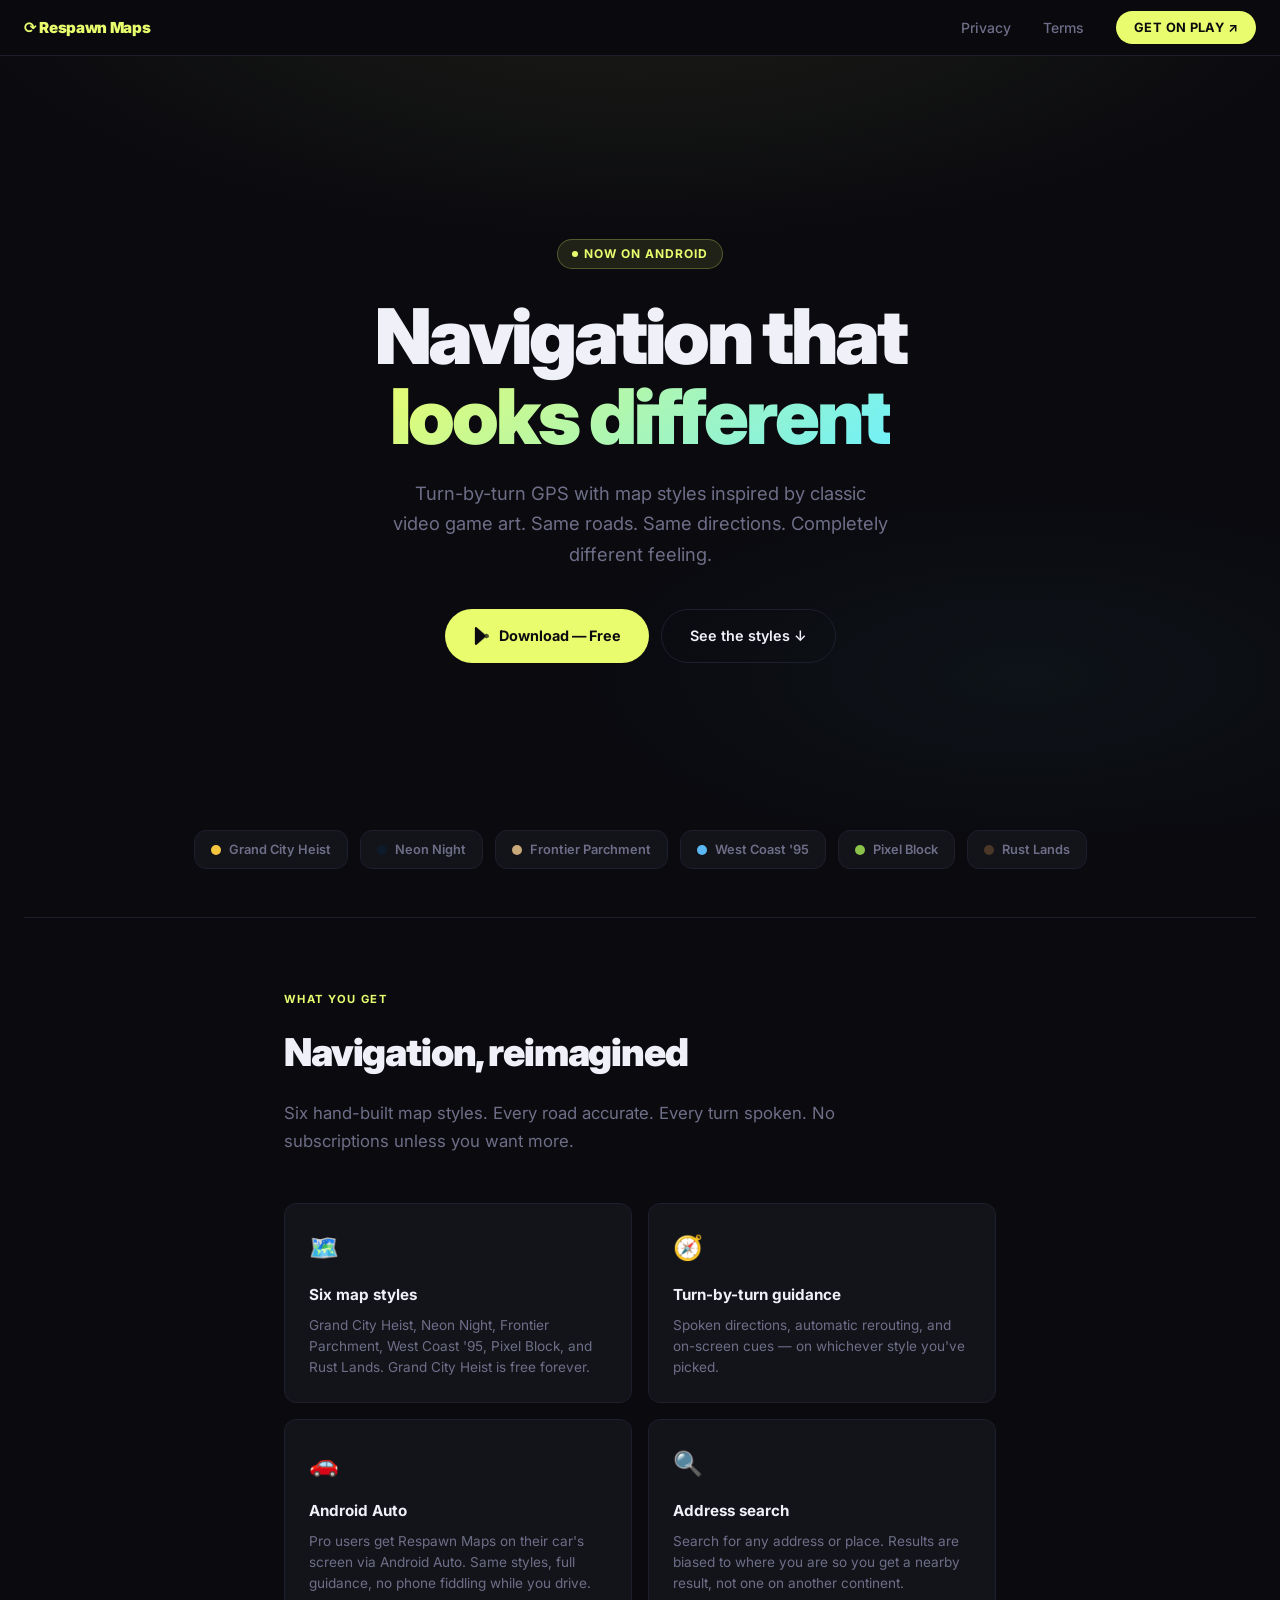
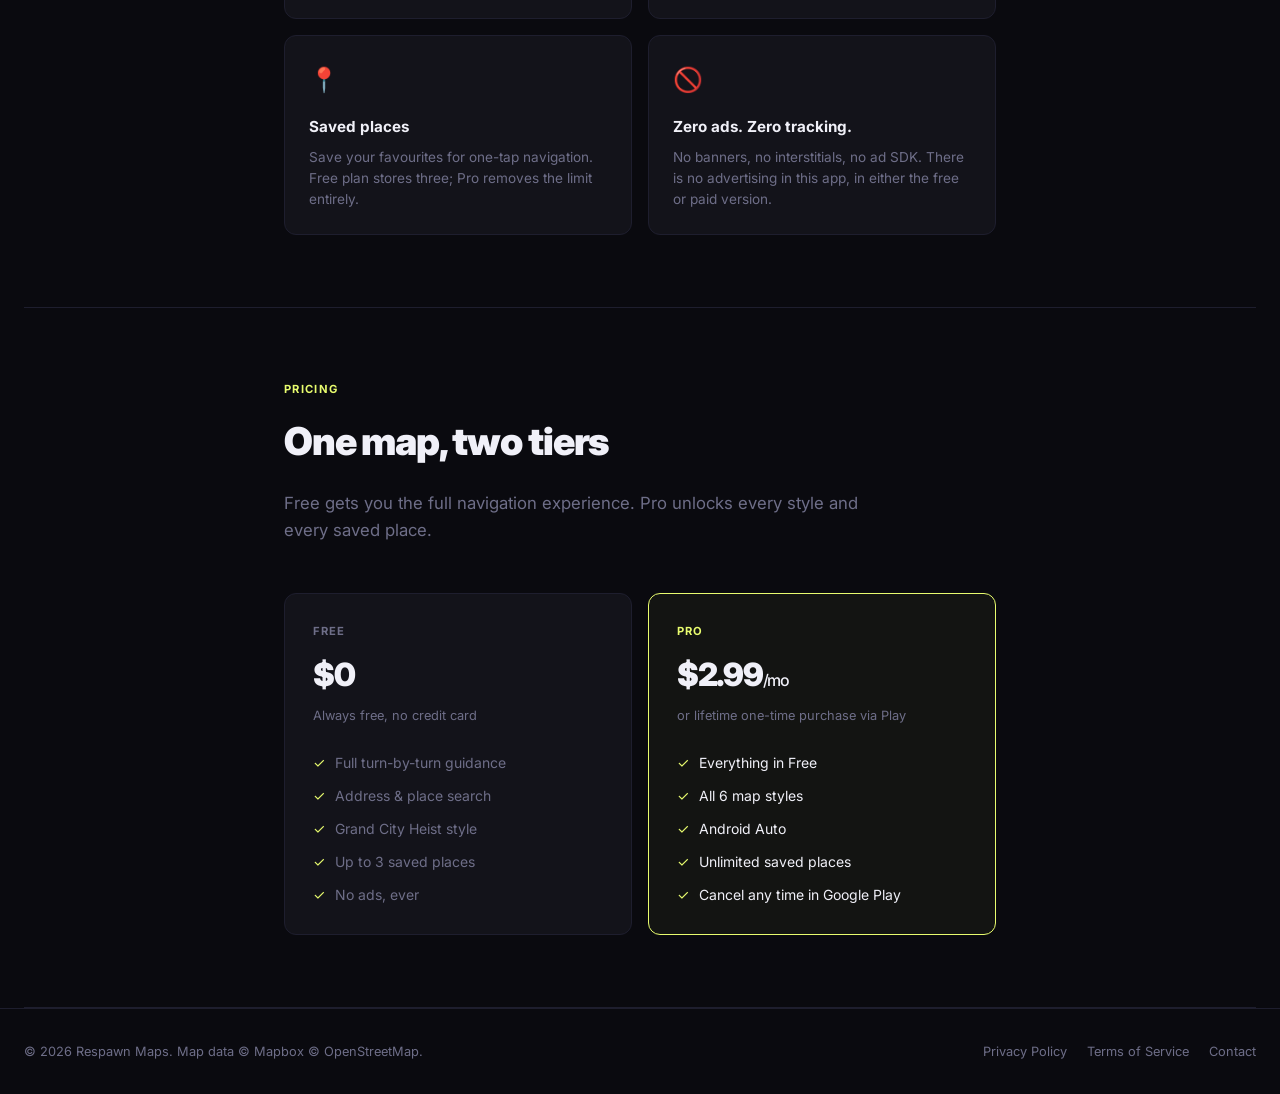
==== index.html @ 0413c215 "Add files via upload" ====
<!DOCTYPE html>
<html lang="en">
<head>
  <meta charset="UTF-8" />
  <meta name="viewport" content="width=device-width, initial-scale=1.0" />
  <title>Respawn Maps — GPS Navigation with Game-Inspired Map Styles</title>
  <meta name="description" content="Turn-by-turn navigation that doesn't look like every other map. Six hand-built styles inspired by classic video game aesthetics. No ads, ever." />
  <link rel="stylesheet" href="style.css" />
  <!-- Favicon placeholder — swap with real favicon.ico -->
  <!-- <link rel="icon" href="favicon.ico" /> -->
</head>
<body>

<nav>
  <a href="index.html" class="logo">⟳ Respawn Maps</a>
  <span class="spacer"></span>
  <a href="privacy.html">Privacy</a>
  <a href="terms.html">Terms</a>
  <a href="https://play.google.com/store/apps/details?id=com.ashbuild.respawnmaps" class="cta" target="_blank" rel="noopener">Get on Play ↗</a>
</nav>

<!-- ── hero ─────────────────────────────────────── -->
<section class="hero">
  <div class="badge"><span class="dot"></span> Now on Android</div>

  <h1>
    Navigation that<br>
    <em>looks different</em>
  </h1>

  <p>
    Turn-by-turn GPS with map styles inspired by classic video game art.
    Same roads. Same directions. Completely different feeling.
  </p>

  <div class="hero-actions">
    <a href="https://play.google.com/store/apps/details?id=com.ashbuild.respawnmaps"
       class="btn-primary" target="_blank" rel="noopener">
      <svg width="18" height="18" viewBox="0 0 24 24" fill="currentColor">
        <path d="M3.18 23.76c.36.21.78.24 1.14.09L17.1 12 4.32.15C3.96.01 3.54.04 3.18.26 2.49.7 2.49 1.84 2.49 2.2v19.6c0 .36 0 1.5.69 1.96z"/>
        <path d="M20.82 10.38l-3.12-1.78L14.52 12l3.18 3.4 3.12-1.78c.9-.52.9-1.7 0-2.24z" opacity=".7"/>
        <path d="M4.32 23.85 17.7 13.22 14.52 12 4.32 23.85z" opacity=".5"/>
        <path d="M4.32.15 14.52 12 17.7 10.78 4.32.15z" opacity=".5"/>
      </svg>
      Download — Free
    </a>
    <a href="#features" class="btn-secondary">See the styles ↓</a>
  </div>
</section>

<!-- ── style chips ────────────────────────────── -->
<div class="styles-strip">
  <div class="style-chip">
    <span class="swatch" style="background:#f5c53f"></span>
    Grand City Heist
  </div>
  <div class="style-chip">
    <span class="swatch" style="background:#0d1b2a"></span>
    Neon Night
  </div>
  <div class="style-chip">
    <span class="swatch" style="background:#c9a97a"></span>
    Frontier Parchment
  </div>
  <div class="style-chip">
    <span class="swatch" style="background:#5bb8f5"></span>
    West Coast '95
  </div>
  <div class="style-chip">
    <span class="swatch" style="background:#8bc34a"></span>
    Pixel Block
  </div>
  <div class="style-chip">
    <span class="swatch" style="background:#4a3728"></span>
    Rust Lands
  </div>
</div>

<hr class="divider" />

<!-- ── features ──────────────────────────────── -->
<section class="section" id="features">
  <div class="section-label">What you get</div>
  <h2>Navigation, reimagined</h2>
  <p class="lead">
    Six hand-built map styles. Every road accurate. Every turn spoken.
    No subscriptions unless you want more.
  </p>

  <div class="features-grid">
    <div class="feature-card">
      <div class="feature-icon">🗺️</div>
      <h3>Six map styles</h3>
      <p>Grand City Heist, Neon Night, Frontier Parchment, West Coast '95, Pixel Block, and Rust Lands. Grand City Heist is free forever.</p>
    </div>
    <div class="feature-card">
      <div class="feature-icon">🧭</div>
      <h3>Turn-by-turn guidance</h3>
      <p>Spoken directions, automatic rerouting, and on-screen cues — on whichever style you've picked.</p>
    </div>
    <div class="feature-card">
      <div class="feature-icon">🚗</div>
      <h3>Android Auto</h3>
      <p>Pro users get Respawn Maps on their car's screen via Android Auto. Same styles, full guidance, no phone fiddling while you drive.</p>
    </div>
    <div class="feature-card">
      <div class="feature-icon">🔍</div>
      <h3>Address search</h3>
      <p>Search for any address or place. Results are biased to where you are so you get a nearby result, not one on another continent.</p>
    </div>
    <div class="feature-card">
      <div class="feature-icon">📍</div>
      <h3>Saved places</h3>
      <p>Save your favourites for one-tap navigation. Free plan stores three; Pro removes the limit entirely.</p>
    </div>
    <div class="feature-card">
      <div class="feature-icon">🚫</div>
      <h3>Zero ads. Zero tracking.</h3>
      <p>No banners, no interstitials, no ad SDK. There is no advertising in this app, in either the free or paid version.</p>
    </div>
  </div>
</section>

<hr class="divider" />

<!-- ── pricing ────────────────────────────────── -->
<section class="section" id="pricing">
  <div class="section-label">Pricing</div>
  <h2>One map, two tiers</h2>
  <p class="lead">Free gets you the full navigation experience. Pro unlocks every style and every saved place.</p>

  <div class="pricing-wrap">
    <div class="plan">
      <div class="plan-name">Free</div>
      <div class="plan-price">$0</div>
      <div class="plan-sub">Always free, no credit card</div>
      <ul>
        <li><span class="check">✓</span> Full turn-by-turn guidance</li>
        <li><span class="check">✓</span> Address &amp; place search</li>
        <li><span class="check">✓</span> Grand City Heist style</li>
        <li><span class="check">✓</span> Up to 3 saved places</li>
        <li><span class="check">✓</span> No ads, ever</li>
      </ul>
    </div>

    <div class="plan featured">
      <div class="plan-name">Pro</div>
      <div class="plan-price">$2.99<span style="font-size:1rem;font-weight:500">/mo</span></div>
      <div class="plan-sub">or lifetime one-time purchase via Play</div>
      <ul>
        <li><span class="check">✓</span> Everything in Free</li>
        <li><span class="check">✓</span> All 6 map styles</li>
        <li><span class="check">✓</span> Android Auto</li>
        <li><span class="check">✓</span> Unlimited saved places</li>
        <li><span class="check">✓</span> Cancel any time in Google Play</li>
      </ul>
    </div>
  </div>
</section>

<hr class="divider" />

<!-- ── footer ─────────────────────────────────── -->
<footer>
  <span>© 2026 Respawn Maps. Map data © Mapbox © OpenStreetMap.</span>
  <div class="links">
    <a href="privacy.html">Privacy Policy</a>
    <a href="terms.html">Terms of Service</a>
    <a href="mailto:hello@respawnmaps.app">Contact</a>
  </div>
</footer>

</body>
</html>
---- style.css ----
/* Respawn Maps — site/style.css */

@import url('https://fonts.googleapis.com/css2?family=Inter:wght@400;500;600;700;900&display=swap');

:root {
  --bg:        #0a0a0f;
  --surface:   #13131a;
  --border:    #1e1e2e;
  --accent:    #e8fc6e;      /* neon-yellow — echoes the crime-city palette */
  --accent2:   #6ef0fc;      /* cyan */
  --text:      #f0f0f8;
  --muted:     #6e6e88;
  --radius:    12px;
  --max:       760px;
}

*, *::before, *::after { box-sizing: border-box; margin: 0; padding: 0; }

html { font-size: 16px; scroll-behavior: smooth; }

body {
  background: var(--bg);
  color: var(--text);
  font-family: 'Inter', system-ui, sans-serif;
  line-height: 1.65;
  -webkit-font-smoothing: antialiased;
}

/* ── nav ─────────────────────────────────────────────── */
nav {
  position: sticky;
  top: 0;
  z-index: 100;
  background: rgba(10,10,15,.85);
  backdrop-filter: blur(16px);
  border-bottom: 1px solid var(--border);
  padding: 0 24px;
  display: flex;
  align-items: center;
  gap: 32px;
  height: 56px;
}

nav .logo {
  font-weight: 900;
  font-size: .95rem;
  letter-spacing: -.02em;
  color: var(--accent);
  text-decoration: none;
  white-space: nowrap;
}

nav a {
  color: var(--muted);
  text-decoration: none;
  font-size: .875rem;
  font-weight: 500;
  transition: color .15s;
}
nav a:hover { color: var(--text); }

nav .spacer { flex: 1; }

nav .cta {
  background: var(--accent);
  color: #0a0a0f;
  padding: 6px 18px;
  border-radius: 999px;
  font-weight: 700;
  font-size: .8rem;
  letter-spacing: .03em;
  text-transform: uppercase;
  text-decoration: none;
  transition: opacity .15s;
  white-space: nowrap;
}
nav .cta:hover { opacity: .85; }

/* ── hero ─────────────────────────────────────────────── */
.hero {
  min-height: 86vh;
  display: flex;
  flex-direction: column;
  align-items: center;
  justify-content: center;
  text-align: center;
  padding: 80px 24px 64px;
  background:
    radial-gradient(ellipse 80% 50% at 50% -10%, rgba(232,252,110,.08) 0%, transparent 70%),
    radial-gradient(ellipse 60% 40% at 80% 80%, rgba(110,240,252,.04) 0%, transparent 60%);
}

.badge {
  display: inline-flex;
  align-items: center;
  gap: 6px;
  background: rgba(232,252,110,.1);
  border: 1px solid rgba(232,252,110,.25);
  color: var(--accent);
  font-size: .75rem;
  font-weight: 700;
  letter-spacing: .08em;
  text-transform: uppercase;
  padding: 4px 14px;
  border-radius: 999px;
  margin-bottom: 28px;
}
.badge .dot {
  width: 6px; height: 6px;
  background: var(--accent);
  border-radius: 50%;
  animation: pulse 2s ease-in-out infinite;
}
@keyframes pulse {
  0%,100% { opacity: 1; }
  50%      { opacity: .3; }
}

.hero h1 {
  font-size: clamp(2.4rem, 6vw, 4.8rem);
  font-weight: 900;
  letter-spacing: -.04em;
  line-height: 1.05;
  max-width: 820px;
  margin-bottom: 20px;
}

.hero h1 em {
  font-style: normal;
  background: linear-gradient(135deg, var(--accent), var(--accent2));
  -webkit-background-clip: text;
  -webkit-text-fill-color: transparent;
  background-clip: text;
}

.hero p {
  font-size: 1.15rem;
  color: var(--muted);
  max-width: 500px;
  margin-bottom: 40px;
}

.hero-actions {
  display: flex;
  gap: 12px;
  flex-wrap: wrap;
  justify-content: center;
}

.btn-primary {
  display: inline-flex;
  align-items: center;
  gap: 8px;
  background: var(--accent);
  color: #0a0a0f;
  font-weight: 700;
  font-size: .9rem;
  padding: 14px 28px;
  border-radius: 999px;
  text-decoration: none;
  transition: transform .15s, opacity .15s;
}
.btn-primary:hover { transform: translateY(-2px); opacity: .9; }

.btn-secondary {
  display: inline-flex;
  align-items: center;
  gap: 8px;
  background: transparent;
  color: var(--text);
  font-weight: 600;
  font-size: .9rem;
  padding: 14px 28px;
  border-radius: 999px;
  border: 1px solid var(--border);
  text-decoration: none;
  transition: border-color .15s, transform .15s;
}
.btn-secondary:hover { border-color: var(--muted); transform: translateY(-2px); }

/* ── style showcase strip ─────────────────────────────── */
.styles-strip {
  display: flex;
  gap: 12px;
  overflow-x: auto;
  padding: 0 24px 48px;
  scrollbar-width: none;
  justify-content: center;
  flex-wrap: wrap;
}
.style-chip {
  display: flex;
  align-items: center;
  gap: 8px;
  background: var(--surface);
  border: 1px solid var(--border);
  border-radius: var(--radius);
  padding: 8px 16px;
  font-size: .8rem;
  font-weight: 600;
  color: var(--muted);
  white-space: nowrap;
}
.style-chip .swatch {
  width: 10px; height: 10px; border-radius: 50%;
}

/* ── features ─────────────────────────────────────────── */
.section {
  max-width: var(--max);
  margin: 0 auto;
  padding: 72px 24px;
}

.section-label {
  font-size: .7rem;
  font-weight: 700;
  letter-spacing: .12em;
  text-transform: uppercase;
  color: var(--accent);
  margin-bottom: 12px;
}

.section h2 {
  font-size: clamp(1.6rem, 4vw, 2.4rem);
  font-weight: 900;
  letter-spacing: -.03em;
  margin-bottom: 16px;
}

.section .lead {
  color: var(--muted);
  font-size: 1.05rem;
  max-width: 600px;
  margin-bottom: 48px;
}

.features-grid {
  display: grid;
  grid-template-columns: repeat(auto-fill, minmax(280px, 1fr));
  gap: 16px;
}

.feature-card {
  background: var(--surface);
  border: 1px solid var(--border);
  border-radius: var(--radius);
  padding: 24px;
  transition: border-color .2s, transform .2s;
}
.feature-card:hover { border-color: var(--muted); transform: translateY(-2px); }

.feature-icon {
  font-size: 1.5rem;
  margin-bottom: 14px;
}

.feature-card h3 {
  font-size: .95rem;
  font-weight: 700;
  margin-bottom: 8px;
}

.feature-card p {
  font-size: .85rem;
  color: var(--muted);
  line-height: 1.55;
}

/* ── pricing ──────────────────────────────────────────── */
.pricing-wrap {
  display: grid;
  grid-template-columns: 1fr 1fr;
  gap: 16px;
}
@media (max-width: 560px) { .pricing-wrap { grid-template-columns: 1fr; } }

.plan {
  background: var(--surface);
  border: 1px solid var(--border);
  border-radius: var(--radius);
  padding: 28px;
}

.plan.featured {
  border-color: var(--accent);
  background: rgba(232,252,110,.04);
}

.plan-name {
  font-size: .7rem;
  font-weight: 700;
  letter-spacing: .1em;
  text-transform: uppercase;
  color: var(--muted);
  margin-bottom: 8px;
}

.plan.featured .plan-name { color: var(--accent); }

.plan-price {
  font-size: 2rem;
  font-weight: 900;
  letter-spacing: -.04em;
  margin-bottom: 4px;
}

.plan-sub {
  font-size: .8rem;
  color: var(--muted);
  margin-bottom: 24px;
}

.plan ul {
  list-style: none;
  display: flex;
  flex-direction: column;
  gap: 10px;
}

.plan ul li {
  font-size: .875rem;
  display: flex;
  align-items: flex-start;
  gap: 10px;
  color: var(--muted);
}
.plan ul li .check { color: var(--accent); flex-shrink: 0; }
.plan.featured ul li { color: var(--text); }

/* ── divider ──────────────────────────────────────────── */
hr.divider {
  border: none;
  border-top: 1px solid var(--border);
  margin: 0 24px;
}

/* ── footer ───────────────────────────────────────────── */
footer {
  border-top: 1px solid var(--border);
  padding: 32px 24px;
  display: flex;
  flex-wrap: wrap;
  gap: 16px;
  align-items: center;
  justify-content: space-between;
  font-size: .8rem;
  color: var(--muted);
}

footer a { color: var(--muted); text-decoration: none; }
footer a:hover { color: var(--text); }
footer .links { display: flex; gap: 20px; }

/* ── legal pages ──────────────────────────────────────── */
.legal-page {
  max-width: var(--max);
  margin: 0 auto;
  padding: 64px 24px 96px;
}

.legal-page h1 {
  font-size: clamp(1.8rem, 4vw, 2.6rem);
  font-weight: 900;
  letter-spacing: -.03em;
  margin-bottom: 8px;
}

.legal-page .updated {
  color: var(--muted);
  font-size: .85rem;
  margin-bottom: 48px;
}

.legal-page h2 {
  font-size: 1.1rem;
  font-weight: 700;
  margin: 40px 0 12px;
  color: var(--text);
}

.legal-page p, .legal-page li {
  font-size: .95rem;
  color: #b0b0c8;
  line-height: 1.7;
  margin-bottom: 12px;
}

.legal-page ul, .legal-page ol {
  padding-left: 1.4em;
  margin-bottom: 16px;
}

.legal-page li { margin-bottom: 6px; }

.legal-page a { color: var(--accent2); text-decoration: none; }
.legal-page a:hover { text-decoration: underline; }

.legal-page table {
  width: 100%;
  border-collapse: collapse;
  margin: 20px 0 32px;
  font-size: .85rem;
}

.legal-page th, .legal-page td {
  text-align: left;
  padding: 10px 14px;
  border: 1px solid var(--border);
  vertical-align: top;
}

.legal-page th {
  color: var(--muted);
  font-weight: 600;
  font-size: .75rem;
  letter-spacing: .06em;
  text-transform: uppercase;
  background: var(--surface);
}

.legal-page td { color: #b0b0c8; }

.legal-page .note-box {
  background: var(--surface);
  border: 1px solid var(--border);
  border-left: 3px solid var(--accent);
  border-radius: var(--radius);
  padding: 16px 20px;
  margin-bottom: 32px;
  font-size: .875rem;
  color: var(--muted);
}

.legal-page hr { border: none; border-top: 1px solid var(--border); margin: 40px 0; }
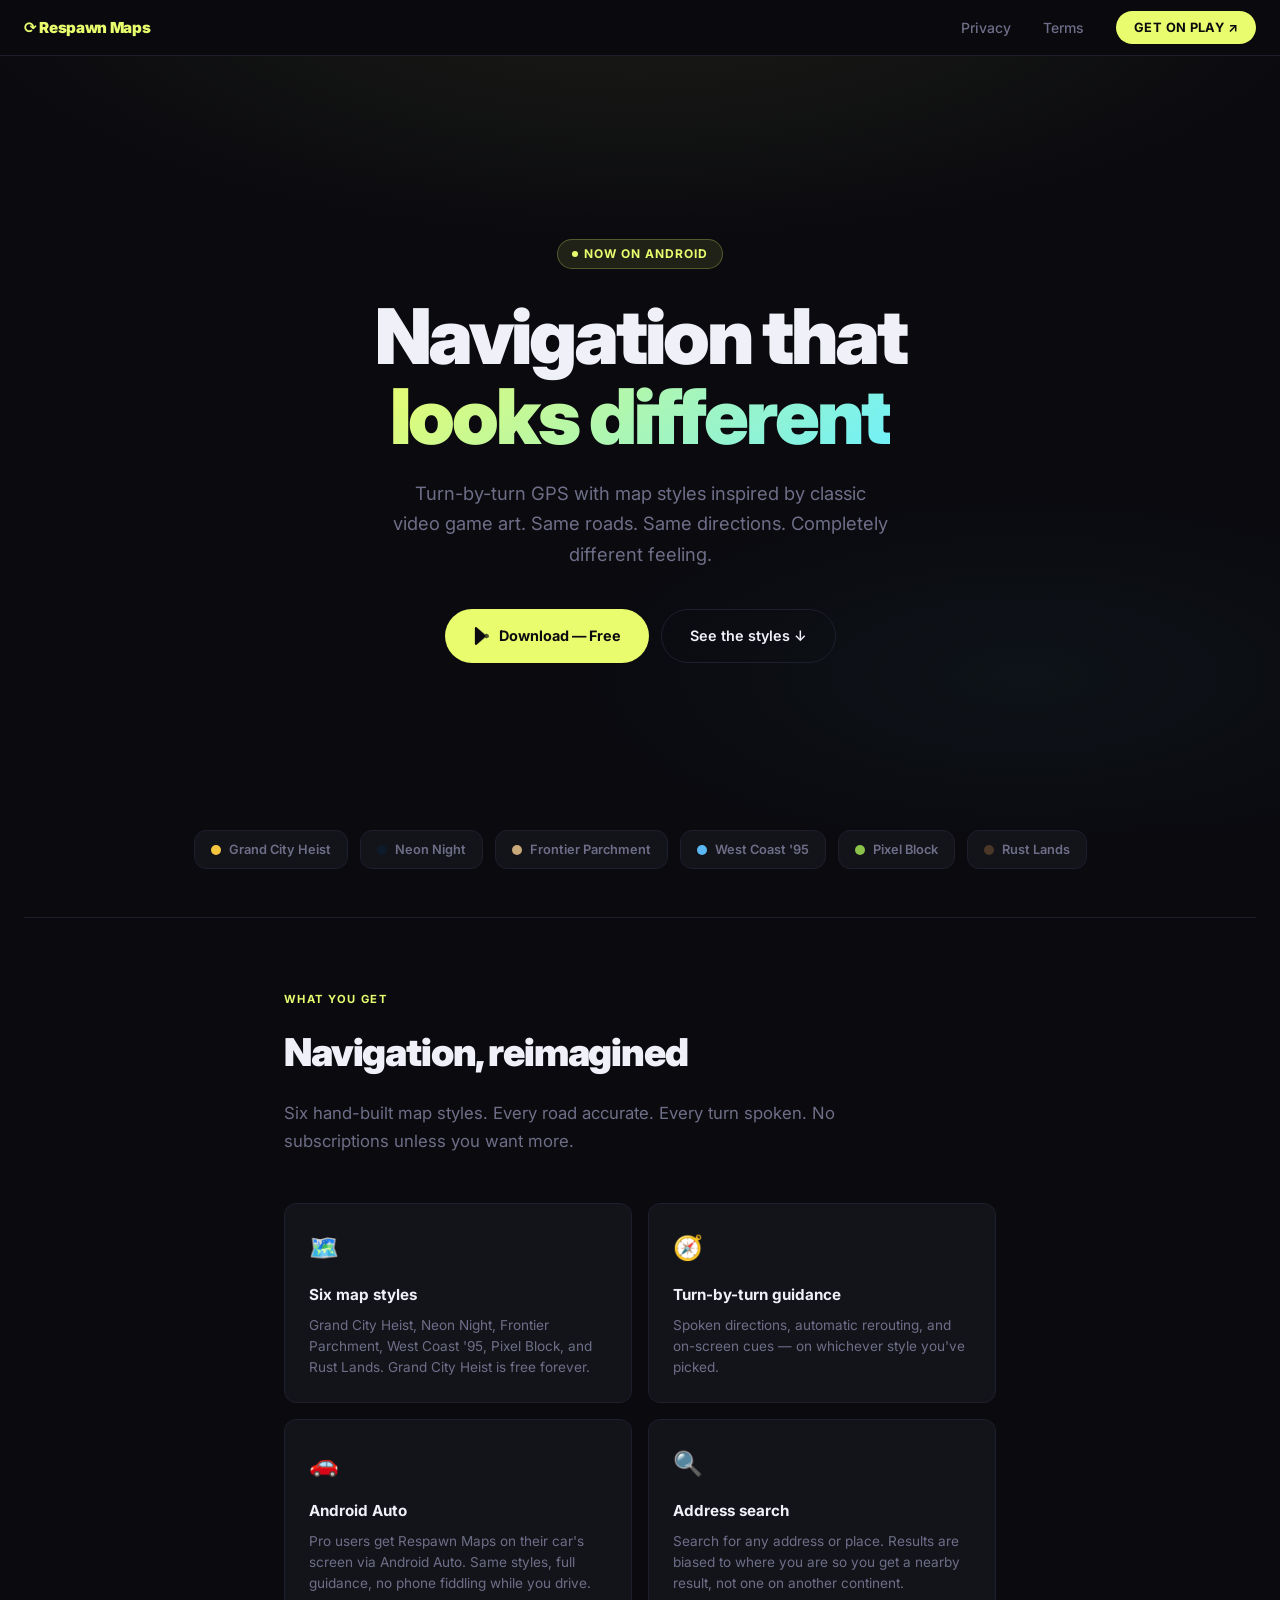
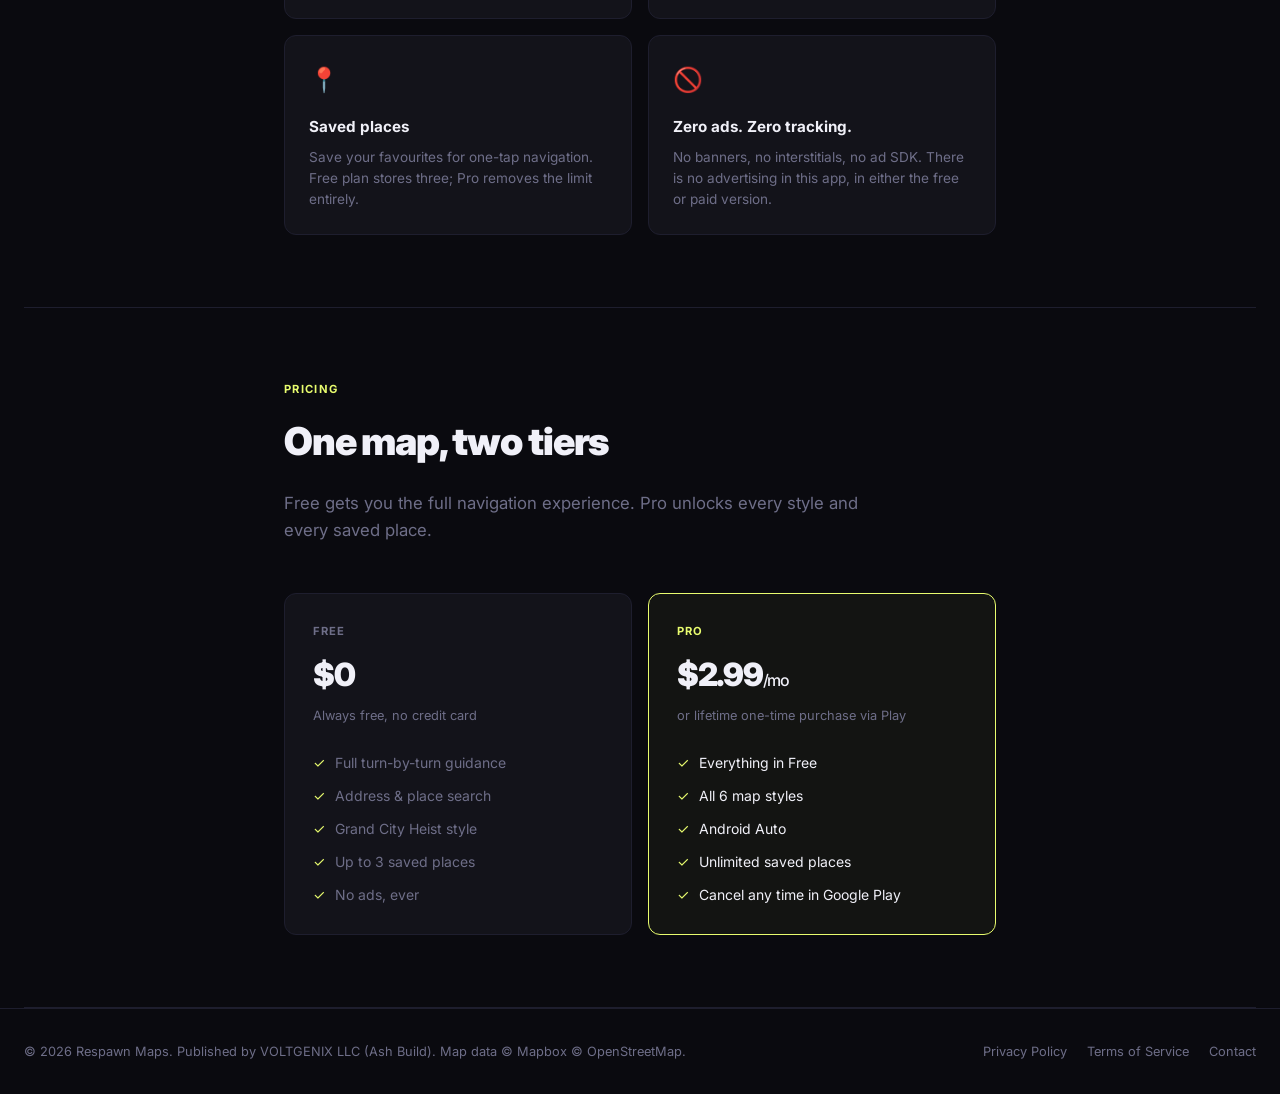
==== commit f4e7ff69: "Update site: add squircle icons, company details and legal contact" ====
--- a/index.html
+++ b/index.html
@@ -6,8 +6,7 @@
   <title>Respawn Maps — GPS Navigation with Game-Inspired Map Styles</title>
   <meta name="description" content="Turn-by-turn navigation that doesn't look like every other map. Six hand-built styles inspired by classic video game aesthetics. No ads, ever." />
   <link rel="stylesheet" href="style.css" />
-  <!-- Favicon placeholder — swap with real favicon.ico -->
-  <!-- <link rel="icon" href="favicon.ico" /> -->
+  <link rel="icon" type="image/png" href="favicon.png" />
 </head>
 <body>
 
@@ -16,7 +15,7 @@
   <span class="spacer"></span>
   <a href="privacy.html">Privacy</a>
   <a href="terms.html">Terms</a>
-  <a href="https://play.google.com/store/apps/details?id=com.ashbuild.respawnmaps" class="cta" target="_blank" rel="noopener">Get on Play ↗</a>
+  <a href="https://play.google.com/store/apps/details?id=app.Respawn.mobile" class="cta" target="_blank" rel="noopener">Get on Play ↗</a>
 </nav>
 
 <!-- ── hero ─────────────────────────────────────── -->
@@ -34,7 +33,7 @@
   </p>
 
   <div class="hero-actions">
-    <a href="https://play.google.com/store/apps/details?id=com.ashbuild.respawnmaps"
+    <a href="https://play.google.com/store/apps/details?id=app.Respawn.mobile"
        class="btn-primary" target="_blank" rel="noopener">
       <svg width="18" height="18" viewBox="0 0 24 24" fill="currentColor">
         <path d="M3.18 23.76c.36.21.78.24 1.14.09L17.1 12 4.32.15C3.96.01 3.54.04 3.18.26 2.49.7 2.49 1.84 2.49 2.2v19.6c0 .36 0 1.5.69 1.96z"/>
@@ -162,11 +161,11 @@
 
 <!-- ── footer ─────────────────────────────────── -->
 <footer>
-  <span>© 2026 Respawn Maps. Map data © Mapbox © OpenStreetMap.</span>
+  <span>© 2026 Respawn Maps. Published by VOLTGENIX LLC (Ash Build). Map data © Mapbox © OpenStreetMap.</span>
   <div class="links">
     <a href="privacy.html">Privacy Policy</a>
     <a href="terms.html">Terms of Service</a>
-    <a href="mailto:hello@respawnmaps.app">Contact</a>
+    <a href="mailto:Contact@ashbuild.app">Contact</a>
   </div>
 </footer>
 
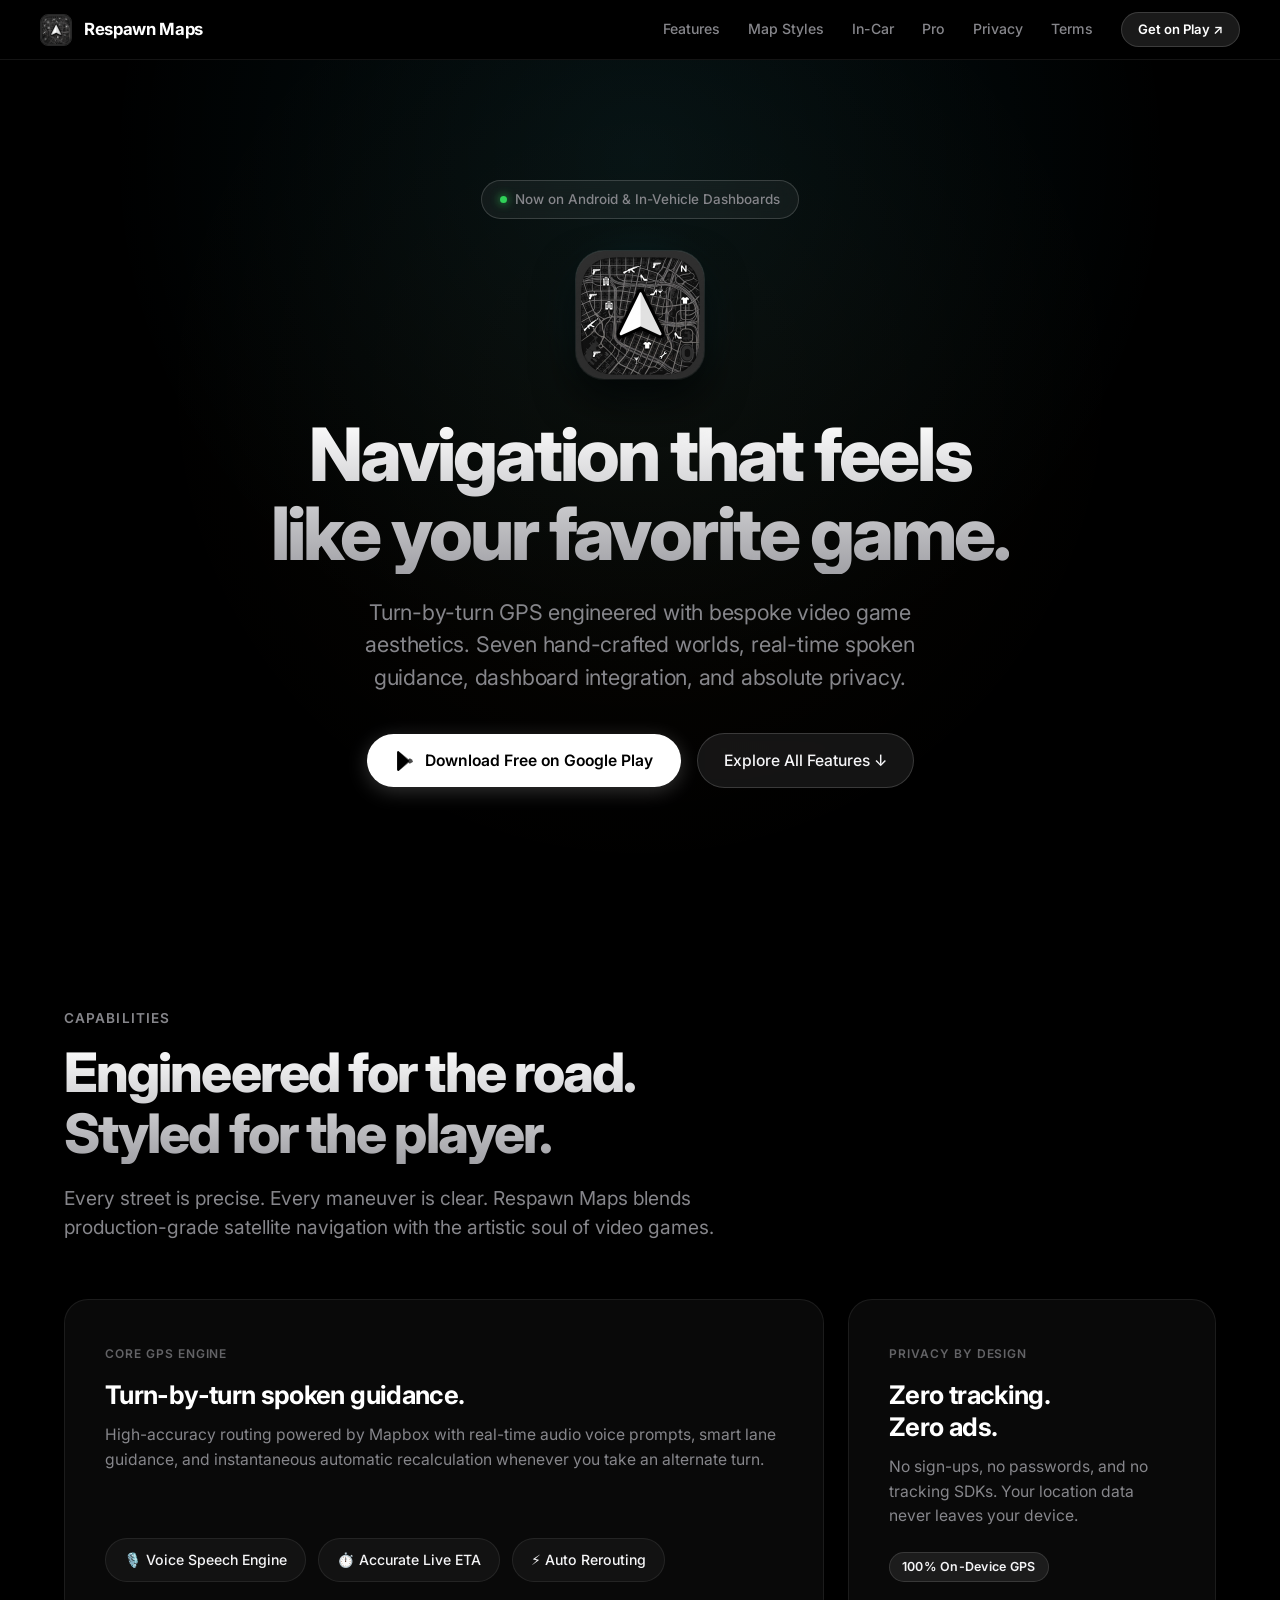
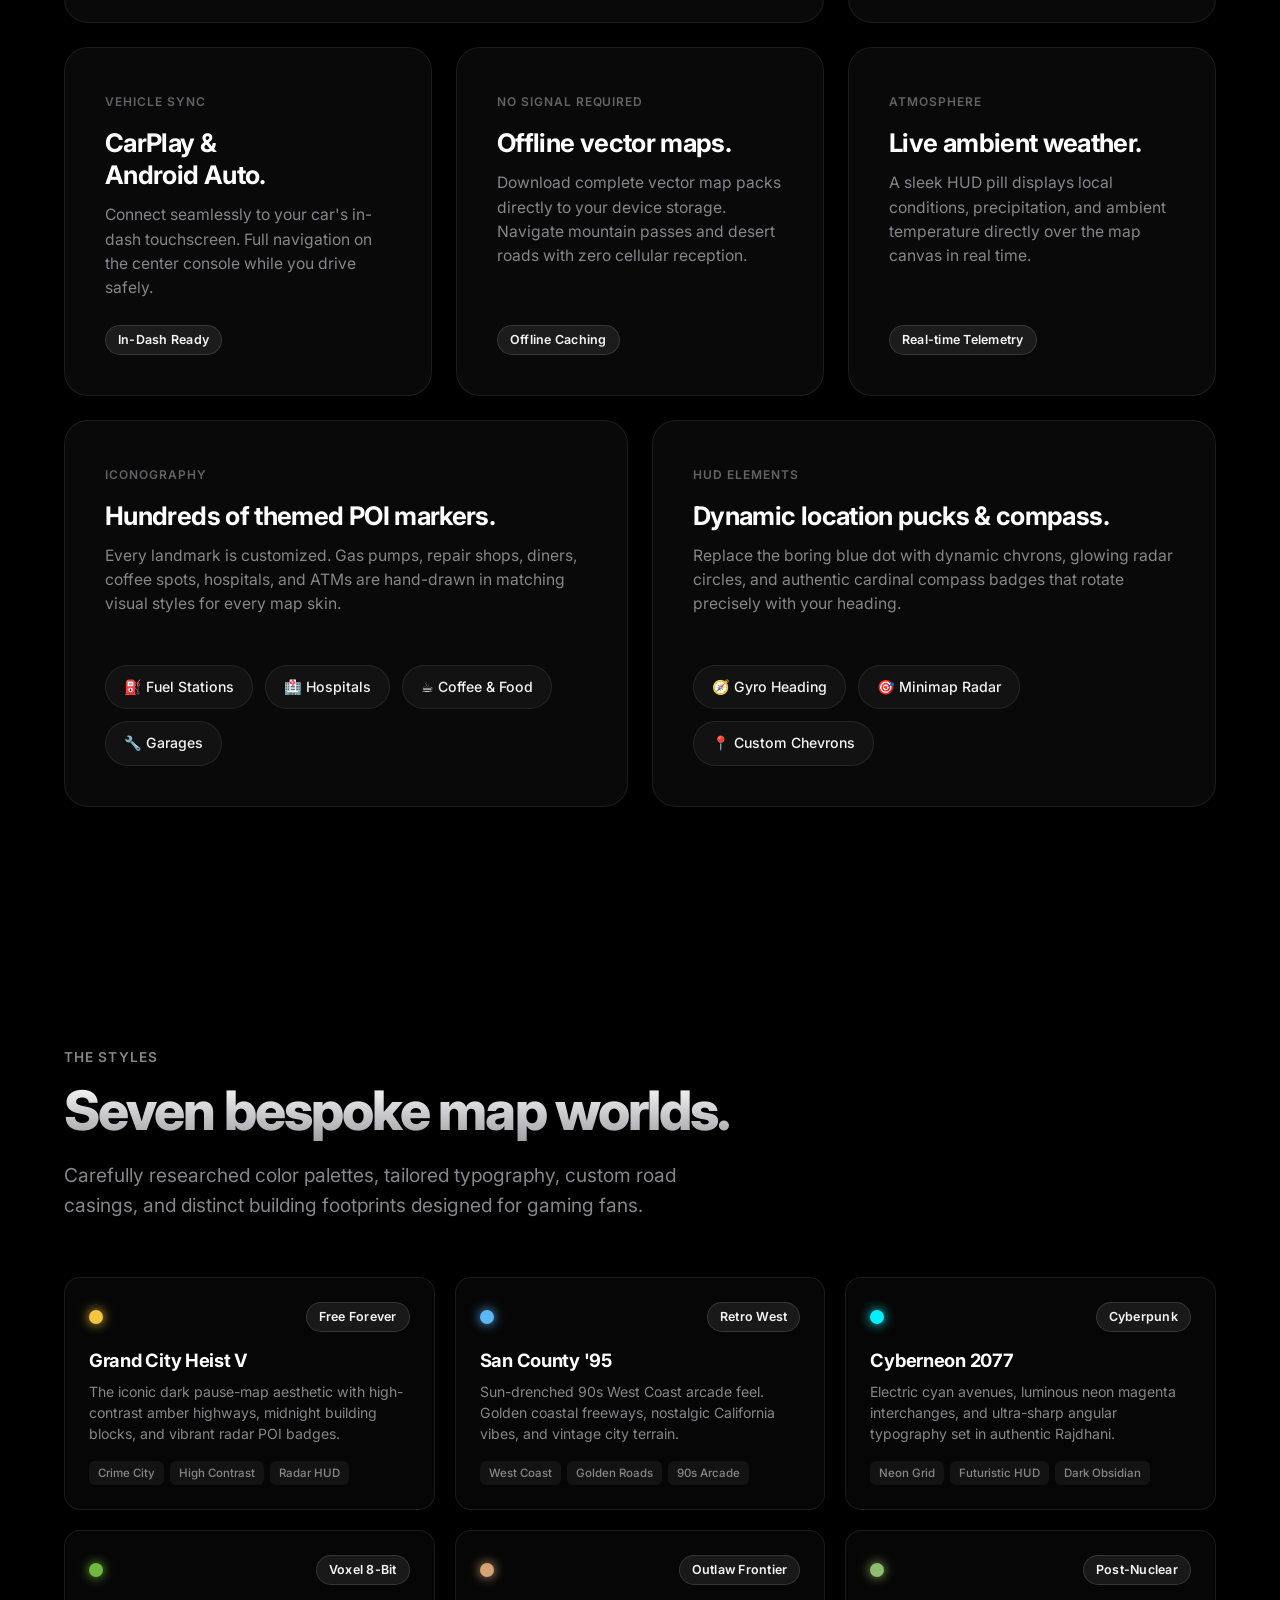
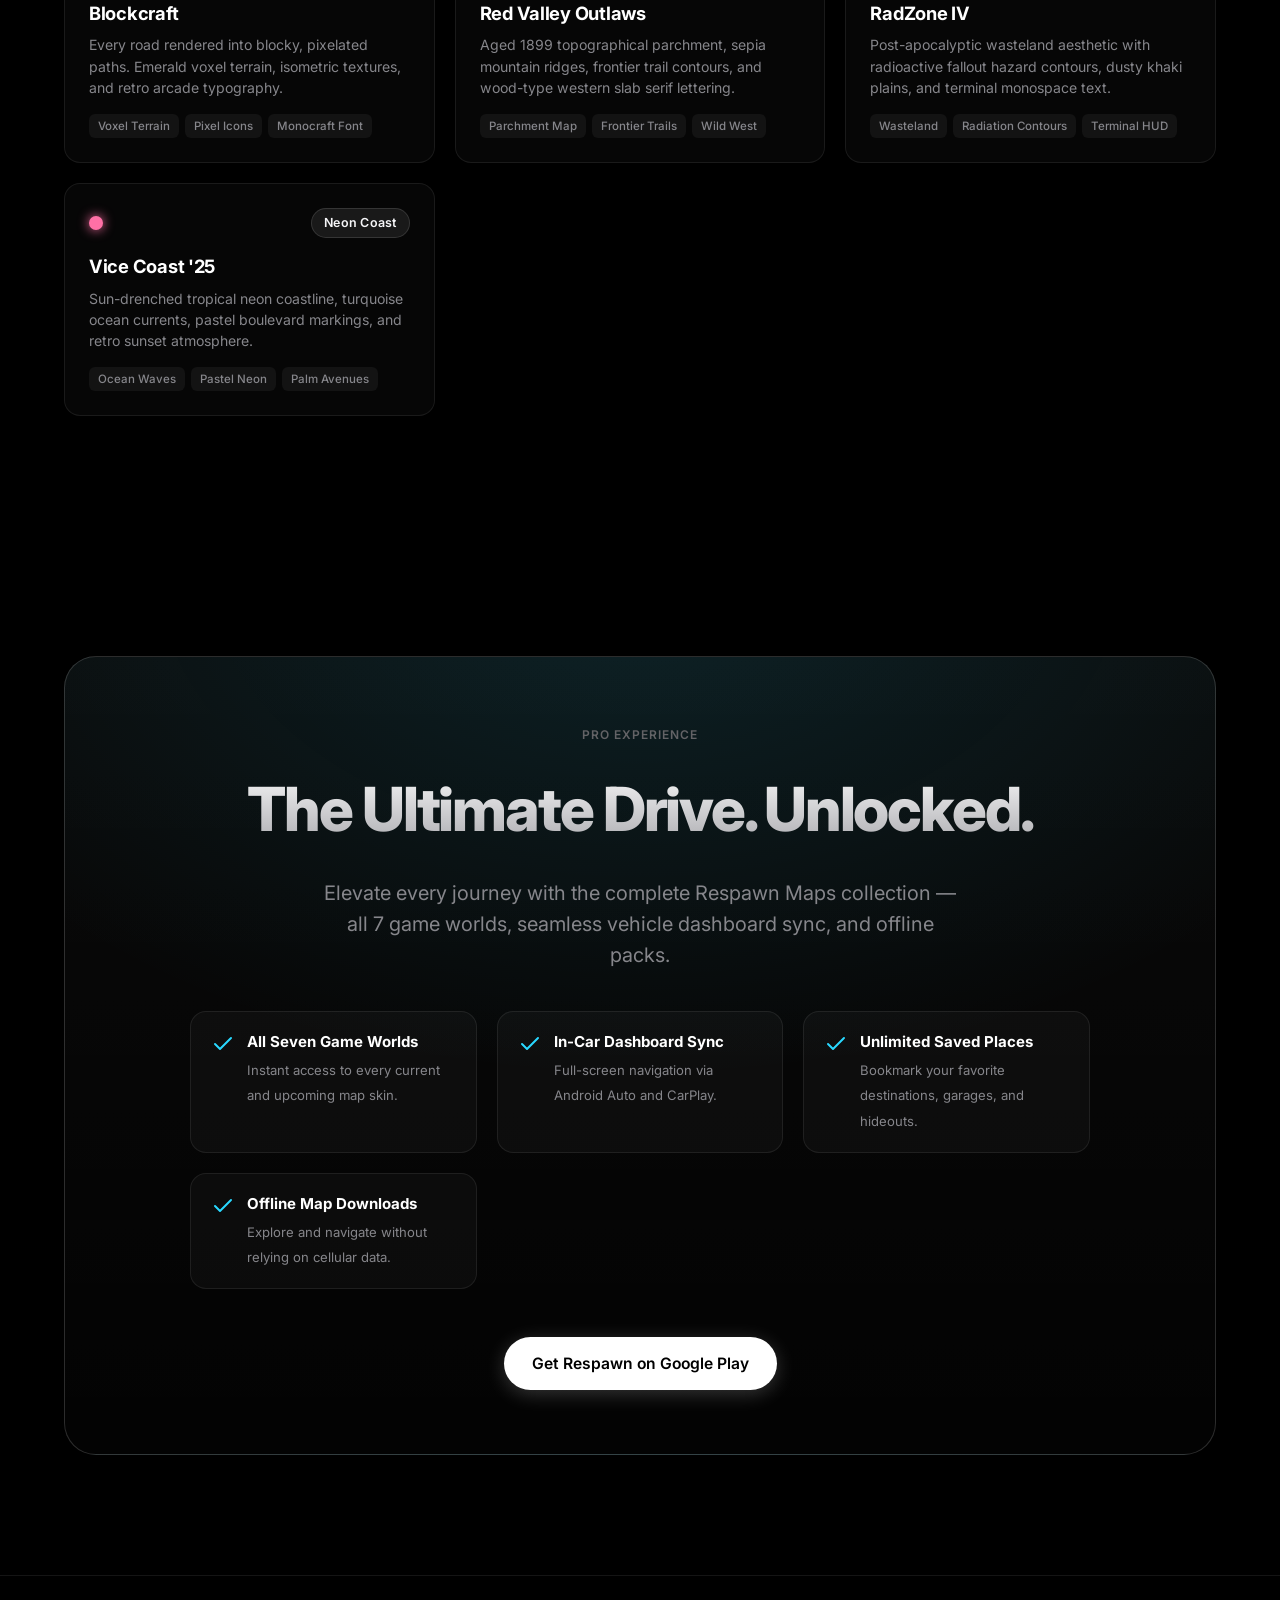
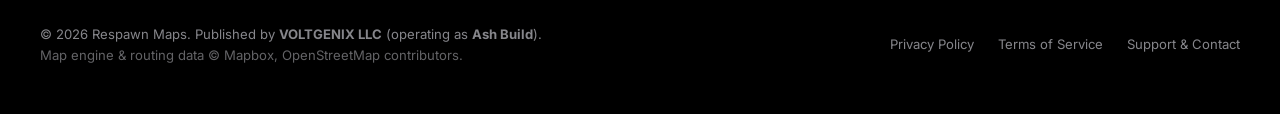
==== commit b8f051bd: "Apple style redesign: app logo, bento features, all 7 game skins, remove pricing" ====
--- a/index.html
+++ b/index.html
@@ -3,169 +3,380 @@
 <head>
   <meta charset="UTF-8" />
   <meta name="viewport" content="width=device-width, initial-scale=1.0" />
-  <title>Respawn Maps — GPS Navigation with Game-Inspired Map Styles</title>
-  <meta name="description" content="Turn-by-turn navigation that doesn't look like every other map. Six hand-built styles inspired by classic video game aesthetics. No ads, ever." />
+  <title>Respawn Maps — GPS Navigation Engineered with Game Aesthetics</title>
+  <meta name="description" content="Turn-by-turn GPS navigation designed with classic video game aesthetics. Seven custom vector worlds, spoken voice guidance, CarPlay and Android Auto sync, and zero ad tracking." />
   <link rel="stylesheet" href="style.css" />
   <link rel="icon" type="image/png" href="favicon.png" />
+  <meta property="og:title" content="Respawn Maps — GPS Navigation with Game Aesthetics" />
+  <meta property="og:description" content="Turn-by-turn GPS with map styles inspired by legendary game worlds. Built for true enthusiasts. No ads, ever." />
+  <meta property="og:image" content="icon.png" />
 </head>
 <body>
 
+<!-- ── Navigation ────────────────────────────────────────── -->
 <nav>
-  <a href="index.html" class="logo">⟳ Respawn Maps</a>
-  <span class="spacer"></span>
-  <a href="privacy.html">Privacy</a>
-  <a href="terms.html">Terms</a>
-  <a href="https://play.google.com/store/apps/details?id=app.Respawn.mobile" class="cta" target="_blank" rel="noopener">Get on Play ↗</a>
+  <div class="nav-inner">
+    <a href="index.html" class="nav-brand">
+      <img src="icon.png" alt="Respawn Maps Logo" class="nav-logo-img" />
+      <span class="nav-title">Respawn Maps</span>
+    </a>
+    <div class="nav-links">
+      <a href="#features">Features</a>
+      <a href="#worlds">Map Styles</a>
+      <a href="#carplay">In-Car</a>
+      <a href="#pro">Pro</a>
+      <a href="privacy.html">Privacy</a>
+      <a href="terms.html">Terms</a>
+      <a href="https://play.google.com/store/apps/details?id=app.Respawn.mobile" class="btn-nav" target="_blank" rel="noopener">Get on Play ↗</a>
+    </div>
+  </div>
 </nav>
 
-<!-- ── hero ─────────────────────────────────────── -->
+<!-- ── Hero ─────────────────────────────────────────────── -->
 <section class="hero">
-  <div class="badge"><span class="dot"></span> Now on Android</div>
-
-  <h1>
-    Navigation that<br>
-    <em>looks different</em>
+  <div class="hero-pill">
+    <span class="pulse-dot"></span>
+    Now on Android &amp; In-Vehicle Dashboards
+  </div>
+
+  <div class="hero-logo-wrapper">
+    <div class="hero-logo-glow"></div>
+    <img src="icon.png" alt="Respawn Maps App Icon" class="hero-app-icon" />
+  </div>
+
+  <h1 class="gradient-text">
+    Navigation that feels<br>
+    like your favorite game.
   </h1>
 
-  <p>
-    Turn-by-turn GPS with map styles inspired by classic video game art.
-    Same roads. Same directions. Completely different feeling.
+  <p class="lead">
+    Turn-by-turn GPS engineered with bespoke video game aesthetics. Seven hand-crafted worlds, real-time spoken guidance, dashboard integration, and absolute privacy.
   </p>
 
   <div class="hero-actions">
-    <a href="https://play.google.com/store/apps/details?id=app.Respawn.mobile"
-       class="btn-primary" target="_blank" rel="noopener">
-      <svg width="18" height="18" viewBox="0 0 24 24" fill="currentColor">
+    <a href="https://play.google.com/store/apps/details?id=app.Respawn.mobile" class="btn-primary" target="_blank" rel="noopener">
+      <svg width="20" height="20" viewBox="0 0 24 24" fill="currentColor">
         <path d="M3.18 23.76c.36.21.78.24 1.14.09L17.1 12 4.32.15C3.96.01 3.54.04 3.18.26 2.49.7 2.49 1.84 2.49 2.2v19.6c0 .36 0 1.5.69 1.96z"/>
         <path d="M20.82 10.38l-3.12-1.78L14.52 12l3.18 3.4 3.12-1.78c.9-.52.9-1.7 0-2.24z" opacity=".7"/>
         <path d="M4.32 23.85 17.7 13.22 14.52 12 4.32 23.85z" opacity=".5"/>
         <path d="M4.32.15 14.52 12 17.7 10.78 4.32.15z" opacity=".5"/>
       </svg>
-      Download — Free
+      Download Free on Google Play
     </a>
-    <a href="#features" class="btn-secondary">See the styles ↓</a>
+    <a href="#features" class="btn-secondary">
+      Explore All Features ↓
+    </a>
   </div>
 </section>
 
-<!-- ── style chips ────────────────────────────── -->
-<div class="styles-strip">
-  <div class="style-chip">
-    <span class="swatch" style="background:#f5c53f"></span>
-    Grand City Heist
-  </div>
-  <div class="style-chip">
-    <span class="swatch" style="background:#0d1b2a"></span>
-    Neon Night
-  </div>
-  <div class="style-chip">
-    <span class="swatch" style="background:#c9a97a"></span>
-    Frontier Parchment
-  </div>
-  <div class="style-chip">
-    <span class="swatch" style="background:#5bb8f5"></span>
-    West Coast '95
-  </div>
-  <div class="style-chip">
-    <span class="swatch" style="background:#8bc34a"></span>
-    Pixel Block
-  </div>
-  <div class="style-chip">
-    <span class="swatch" style="background:#4a3728"></span>
-    Rust Lands
-  </div>
-</div>
-
-<hr class="divider" />
-
-<!-- ── features ──────────────────────────────── -->
+<!-- ── Features Bento Grid ──────────────────────────────── -->
 <section class="section" id="features">
-  <div class="section-label">What you get</div>
-  <h2>Navigation, reimagined</h2>
-  <p class="lead">
-    Six hand-built map styles. Every road accurate. Every turn spoken.
-    No subscriptions unless you want more.
+  <div class="section-tag">Capabilities</div>
+  <h2 class="section-title gradient-text">Engineered for the road.<br>Styled for the player.</h2>
+  <p class="section-desc">
+    Every street is precise. Every maneuver is clear. Respawn Maps blends production-grade satellite navigation with the artistic soul of video games.
   </p>
 
-  <div class="features-grid">
-    <div class="feature-card">
-      <div class="feature-icon">🗺️</div>
-      <h3>Six map styles</h3>
-      <p>Grand City Heist, Neon Night, Frontier Parchment, West Coast '95, Pixel Block, and Rust Lands. Grand City Heist is free forever.</p>
-    </div>
-    <div class="feature-card">
-      <div class="feature-icon">🧭</div>
-      <h3>Turn-by-turn guidance</h3>
-      <p>Spoken directions, automatic rerouting, and on-screen cues — on whichever style you've picked.</p>
-    </div>
-    <div class="feature-card">
-      <div class="feature-icon">🚗</div>
-      <h3>Android Auto</h3>
-      <p>Pro users get Respawn Maps on their car's screen via Android Auto. Same styles, full guidance, no phone fiddling while you drive.</p>
-    </div>
-    <div class="feature-card">
-      <div class="feature-icon">🔍</div>
-      <h3>Address search</h3>
-      <p>Search for any address or place. Results are biased to where you are so you get a nearby result, not one on another continent.</p>
-    </div>
-    <div class="feature-card">
-      <div class="feature-icon">📍</div>
-      <h3>Saved places</h3>
-      <p>Save your favourites for one-tap navigation. Free plan stores three; Pro removes the limit entirely.</p>
-    </div>
-    <div class="feature-card">
-      <div class="feature-icon">🚫</div>
-      <h3>Zero ads. Zero tracking.</h3>
-      <p>No banners, no interstitials, no ad SDK. There is no advertising in this app, in either the free or paid version.</p>
+  <div class="bento-grid">
+    <!-- Card 1: Turn by turn (Col 8) -->
+    <div class="bento-card col-8">
+      <div>
+        <div class="card-tag">Core GPS Engine</div>
+        <h3 class="card-title">Turn-by-turn spoken guidance.</h3>
+        <p class="card-desc">
+          High-accuracy routing powered by Mapbox with real-time audio voice prompts, smart lane guidance, and instantaneous automatic recalculation whenever you take an alternate turn.
+        </p>
+      </div>
+      <div class="feature-pill-row">
+        <span class="feature-tag-pill">🎙️ Voice Speech Engine</span>
+        <span class="feature-tag-pill">⏱️ Accurate Live ETA</span>
+        <span class="feature-tag-pill">⚡ Auto Rerouting</span>
+      </div>
+    </div>
+
+    <!-- Card 2: Privacy (Col 4) -->
+    <div class="bento-card col-4">
+      <div>
+        <div class="card-tag">Privacy by Design</div>
+        <h3 class="card-title">Zero tracking.<br>Zero ads.</h3>
+        <p class="card-desc">
+          No sign-ups, no passwords, and no tracking SDKs. Your location data never leaves your device.
+        </p>
+      </div>
+      <div class="card-badge">100% On-Device GPS</div>
+    </div>
+
+    <!-- Card 3: In-Car (Col 4) -->
+    <div class="bento-card col-4" id="carplay">
+      <div>
+        <div class="card-tag">Vehicle Sync</div>
+        <h3 class="card-title">CarPlay &amp;<br>Android Auto.</h3>
+        <p class="card-desc">
+          Connect seamlessly to your car's in-dash touchscreen. Full navigation on the center console while you drive safely.
+        </p>
+      </div>
+      <div class="card-badge">In-Dash Ready</div>
+    </div>
+
+    <!-- Card 4: Offline Maps (Col 4) -->
+    <div class="bento-card col-4">
+      <div>
+        <div class="card-tag">No Signal Required</div>
+        <h3 class="card-title">Offline vector maps.</h3>
+        <p class="card-desc">
+          Download complete vector map packs directly to your device storage. Navigate mountain passes and desert roads with zero cellular reception.
+        </p>
+      </div>
+      <div class="card-badge">Offline Caching</div>
+    </div>
+
+    <!-- Card 5: Weather HUD (Col 4) -->
+    <div class="bento-card col-4">
+      <div>
+        <div class="card-tag">Atmosphere</div>
+        <h3 class="card-title">Live ambient weather.</h3>
+        <p class="card-desc">
+          A sleek HUD pill displays local conditions, precipitation, and ambient temperature directly over the map canvas in real time.
+        </p>
+      </div>
+      <div class="card-badge">Real-time Telemetry</div>
+    </div>
+
+    <!-- Card 6: Custom POI Icons (Col 6) -->
+    <div class="bento-card col-6">
+      <div>
+        <div class="card-tag">Iconography</div>
+        <h3 class="card-title">Hundreds of themed POI markers.</h3>
+        <p class="card-desc">
+          Every landmark is customized. Gas pumps, repair shops, diners, coffee spots, hospitals, and ATMs are hand-drawn in matching visual styles for every map skin.
+        </p>
+      </div>
+      <div class="feature-pill-row">
+        <span class="feature-tag-pill">⛽ Fuel Stations</span>
+        <span class="feature-tag-pill">🏥 Hospitals</span>
+        <span class="feature-tag-pill">☕ Coffee &amp; Food</span>
+        <span class="feature-tag-pill">🔧 Garages</span>
+      </div>
+    </div>
+
+    <!-- Card 7: Pucks & Compasses (Col 6) -->
+    <div class="bento-card col-6">
+      <div>
+        <div class="card-tag">HUD Elements</div>
+        <h3 class="card-title">Dynamic location pucks &amp; compass.</h3>
+        <p class="card-desc">
+          Replace the boring blue dot with dynamic chvrons, glowing radar circles, and authentic cardinal compass badges that rotate precisely with your heading.
+        </p>
+      </div>
+      <div class="feature-pill-row">
+        <span class="feature-tag-pill">🧭 Gyro Heading</span>
+        <span class="feature-tag-pill">🎯 Minimap Radar</span>
+        <span class="feature-tag-pill">📍 Custom Chevrons</span>
+      </div>
     </div>
   </div>
 </section>
 
-<hr class="divider" />
-
-<!-- ── pricing ────────────────────────────────── -->
-<section class="section" id="pricing">
-  <div class="section-label">Pricing</div>
-  <h2>One map, two tiers</h2>
-  <p class="lead">Free gets you the full navigation experience. Pro unlocks every style and every saved place.</p>
-
-  <div class="pricing-wrap">
-    <div class="plan">
-      <div class="plan-name">Free</div>
-      <div class="plan-price">$0</div>
-      <div class="plan-sub">Always free, no credit card</div>
-      <ul>
-        <li><span class="check">✓</span> Full turn-by-turn guidance</li>
-        <li><span class="check">✓</span> Address &amp; place search</li>
-        <li><span class="check">✓</span> Grand City Heist style</li>
-        <li><span class="check">✓</span> Up to 3 saved places</li>
-        <li><span class="check">✓</span> No ads, ever</li>
-      </ul>
-    </div>
-
-    <div class="plan featured">
-      <div class="plan-name">Pro</div>
-      <div class="plan-price">$2.99<span style="font-size:1rem;font-weight:500">/mo</span></div>
-      <div class="plan-sub">or lifetime one-time purchase via Play</div>
-      <ul>
-        <li><span class="check">✓</span> Everything in Free</li>
-        <li><span class="check">✓</span> All 6 map styles</li>
-        <li><span class="check">✓</span> Android Auto</li>
-        <li><span class="check">✓</span> Unlimited saved places</li>
-        <li><span class="check">✓</span> Cancel any time in Google Play</li>
-      </ul>
+<!-- ── Map Styles Showcase ──────────────────────────────── -->
+<section class="section" id="worlds">
+  <div class="section-tag">The Styles</div>
+  <h2 class="section-title gradient-text">Seven bespoke map worlds.</h2>
+  <p class="section-desc">
+    Carefully researched color palettes, tailored typography, custom road casings, and distinct building footprints designed for gaming fans.
+  </p>
+
+  <div class="skins-grid">
+    <!-- Skin 1 -->
+    <div class="skin-card">
+      <div class="skin-header">
+        <div class="skin-indicator" style="background:#f5c53f; color:#f5c53f"></div>
+        <span class="card-badge">Free Forever</span>
+      </div>
+      <h3 class="skin-name">Grand City Heist V</h3>
+      <p class="skin-flavor">
+        The iconic dark pause-map aesthetic with high-contrast amber highways, midnight building blocks, and vibrant radar POI badges.
+      </p>
+      <div class="skin-chips">
+        <span class="skin-chip">Crime City</span>
+        <span class="skin-chip">High Contrast</span>
+        <span class="skin-chip">Radar HUD</span>
+      </div>
+    </div>
+
+    <!-- Skin 2 -->
+    <div class="skin-card">
+      <div class="skin-header">
+        <div class="skin-indicator" style="background:#5bb8f5; color:#5bb8f5"></div>
+        <span class="card-badge">Retro West</span>
+      </div>
+      <h3 class="skin-name">San County '95</h3>
+      <p class="skin-flavor">
+        Sun-drenched 90s West Coast arcade feel. Golden coastal freeways, nostalgic California vibes, and vintage city terrain.
+      </p>
+      <div class="skin-chips">
+        <span class="skin-chip">West Coast</span>
+        <span class="skin-chip">Golden Roads</span>
+        <span class="skin-chip">90s Arcade</span>
+      </div>
+    </div>
+
+    <!-- Skin 3 -->
+    <div class="skin-card">
+      <div class="skin-header">
+        <div class="skin-indicator" style="background:#00f0ff; color:#00f0ff"></div>
+        <span class="card-badge">Cyberpunk</span>
+      </div>
+      <h3 class="skin-name">Cyberneon 2077</h3>
+      <p class="skin-flavor">
+        Electric cyan avenues, luminous neon magenta interchanges, and ultra-sharp angular typography set in authentic Rajdhani.
+      </p>
+      <div class="skin-chips">
+        <span class="skin-chip">Neon Grid</span>
+        <span class="skin-chip">Futuristic HUD</span>
+        <span class="skin-chip">Dark Obsidian</span>
+      </div>
+    </div>
+
+    <!-- Skin 4 -->
+    <div class="skin-card">
+      <div class="skin-header">
+        <div class="skin-indicator" style="background:#70b840; color:#70b840"></div>
+        <span class="card-badge">Voxel 8-Bit</span>
+      </div>
+      <h3 class="skin-name">Blockcraft</h3>
+      <p class="skin-flavor">
+        Every road rendered into blocky, pixelated paths. Emerald voxel terrain, isometric textures, and retro arcade typography.
+      </p>
+      <div class="skin-chips">
+        <span class="skin-chip">Voxel Terrain</span>
+        <span class="skin-chip">Pixel Icons</span>
+        <span class="skin-chip">Monocraft Font</span>
+      </div>
+    </div>
+
+    <!-- Skin 5 -->
+    <div class="skin-card">
+      <div class="skin-header">
+        <div class="skin-indicator" style="background:#d4a373; color:#d4a373"></div>
+        <span class="card-badge">Outlaw Frontier</span>
+      </div>
+      <h3 class="skin-name">Red Valley Outlaws</h3>
+      <p class="skin-flavor">
+        Aged 1899 topographical parchment, sepia mountain ridges, frontier trail contours, and wood-type western slab serif lettering.
+      </p>
+      <div class="skin-chips">
+        <span class="skin-chip">Parchment Map</span>
+        <span class="skin-chip">Frontier Trails</span>
+        <span class="skin-chip">Wild West</span>
+      </div>
+    </div>
+
+    <!-- Skin 6 -->
+    <div class="skin-card">
+      <div class="skin-header">
+        <div class="skin-indicator" style="background:#90be6d; color:#90be6d"></div>
+        <span class="card-badge">Post-Nuclear</span>
+      </div>
+      <h3 class="skin-name">RadZone IV</h3>
+      <p class="skin-flavor">
+        Post-apocalyptic wasteland aesthetic with radioactive fallout hazard contours, dusty khaki plains, and terminal monospace text.
+      </p>
+      <div class="skin-chips">
+        <span class="skin-chip">Wasteland</span>
+        <span class="skin-chip">Radiation Contours</span>
+        <span class="skin-chip">Terminal HUD</span>
+      </div>
+    </div>
+
+    <!-- Skin 7 -->
+    <div class="skin-card">
+      <div class="skin-header">
+        <div class="skin-indicator" style="background:#ff70a6; color:#ff70a6"></div>
+        <span class="card-badge">Neon Coast</span>
+      </div>
+      <h3 class="skin-name">Vice Coast '25</h3>
+      <p class="skin-flavor">
+        Sun-drenched tropical neon coastline, turquoise ocean currents, pastel boulevard markings, and retro sunset atmosphere.
+      </p>
+      <div class="skin-chips">
+        <span class="skin-chip">Ocean Waves</span>
+        <span class="skin-chip">Pastel Neon</span>
+        <span class="skin-chip">Palm Avenues</span>
+      </div>
     </div>
   </div>
 </section>
 
-<hr class="divider" />
-
-<!-- ── footer ─────────────────────────────────── -->
+<!-- ── Pro Experience Section (NO PRICE MENTION) ─────────── -->
+<section class="section" id="pro">
+  <div class="pro-banner">
+    <div class="card-tag">Pro Experience</div>
+    <h2 class="gradient-text">The Ultimate Drive. Unlocked.</h2>
+    <p>
+      Elevate every journey with the complete Respawn Maps collection — all 7 game worlds, seamless vehicle dashboard sync, and offline packs.
+    </p>
+
+    <div class="pro-features-list">
+      <div class="pro-feature-item">
+        <svg width="24" height="24" viewBox="0 0 24 24" fill="none" stroke="currentColor" stroke-width="2" stroke-linecap="round" stroke-linejoin="round">
+          <polyline points="20 6 9 17 4 12"></polyline>
+        </svg>
+        <div>
+          <strong>All Seven Game Worlds</strong>
+          <span>Instant access to every current and upcoming map skin.</span>
+        </div>
+      </div>
+
+      <div class="pro-feature-item">
+        <svg width="24" height="24" viewBox="0 0 24 24" fill="none" stroke="currentColor" stroke-width="2" stroke-linecap="round" stroke-linejoin="round">
+          <polyline points="20 6 9 17 4 12"></polyline>
+        </svg>
+        <div>
+          <strong>In-Car Dashboard Sync</strong>
+          <span>Full-screen navigation via Android Auto and CarPlay.</span>
+        </div>
+      </div>
+
+      <div class="pro-feature-item">
+        <svg width="24" height="24" viewBox="0 0 24 24" fill="none" stroke="currentColor" stroke-width="2" stroke-linecap="round" stroke-linejoin="round">
+          <polyline points="20 6 9 17 4 12"></polyline>
+        </svg>
+        <div>
+          <strong>Unlimited Saved Places</strong>
+          <span>Bookmark your favorite destinations, garages, and hideouts.</span>
+        </div>
+      </div>
+
+      <div class="pro-feature-item">
+        <svg width="24" height="24" viewBox="0 0 24 24" fill="none" stroke="currentColor" stroke-width="2" stroke-linecap="round" stroke-linejoin="round">
+          <polyline points="20 6 9 17 4 12"></polyline>
+        </svg>
+        <div>
+          <strong>Offline Map Downloads</strong>
+          <span>Explore and navigate without relying on cellular data.</span>
+        </div>
+      </div>
+    </div>
+
+    <a href="https://play.google.com/store/apps/details?id=app.Respawn.mobile" class="btn-primary" target="_blank" rel="noopener">
+      Get Respawn on Google Play
+    </a>
+  </div>
+</section>
+
+<!-- ── Footer ────────────────────────────────────────────── -->
 <footer>
-  <span>© 2026 Respawn Maps. Published by VOLTGENIX LLC (Ash Build). Map data © Mapbox © OpenStreetMap.</span>
-  <div class="links">
-    <a href="privacy.html">Privacy Policy</a>
-    <a href="terms.html">Terms of Service</a>
-    <a href="mailto:Contact@ashbuild.app">Contact</a>
+  <div class="footer-inner">
+    <div>
+      © 2026 Respawn Maps. Published by <strong>VOLTGENIX LLC</strong> (operating as <strong>Ash Build</strong>).
+      <br>
+      <span style="color:var(--text-tertiary)">Map engine &amp; routing data © Mapbox, OpenStreetMap contributors.</span>
+    </div>
+    <div class="footer-links">
+      <a href="privacy.html">Privacy Policy</a>
+      <a href="terms.html">Terms of Service</a>
+      <a href="mailto:Contact@ashbuild.app">Support &amp; Contact</a>
+    </div>
   </div>
 </footer>
 
--- a/style.css
+++ b/style.css
@@ -1,435 +1,742 @@
-/* Respawn Maps — site/style.css */
-
-@import url('https://fonts.googleapis.com/css2?family=Inter:wght@400;500;600;700;900&display=swap');
+/* Respawn Maps — Apple-Inspired Design System */
+@import url('https://fonts.googleapis.com/css2?family=Inter:wght@300;400;500;600;700;800;900&display=swap');
 
 :root {
-  --bg:        #0a0a0f;
-  --surface:   #13131a;
-  --border:    #1e1e2e;
-  --accent:    #e8fc6e;      /* neon-yellow — echoes the crime-city palette */
-  --accent2:   #6ef0fc;      /* cyan */
-  --text:      #f0f0f8;
-  --muted:     #6e6e88;
-  --radius:    12px;
-  --max:       760px;
-}
-
-*, *::before, *::after { box-sizing: border-box; margin: 0; padding: 0; }
-
-html { font-size: 16px; scroll-behavior: smooth; }
+  --bg: #000000;
+  --bg-subtle: #08080a;
+  --surface: #101014;
+  --surface-card: rgba(255, 255, 255, 0.035);
+  --surface-card-hover: rgba(255, 255, 255, 0.065);
+  --border: rgba(255, 255, 255, 0.08);
+  --border-strong: rgba(255, 255, 255, 0.16);
+  --border-hover: rgba(255, 255, 255, 0.25);
+  
+  --text-primary: #F5F5F7;
+  --text-secondary: #86868B;
+  --text-tertiary: #636366;
+  
+  --accent-cyan: #29D8FF;
+  --accent-amber: #FFB340;
+  --accent-emerald: #30D158;
+  --accent-purple: #BF5AF2;
+  
+  --radius-sm: 8px;
+  --radius-md: 16px;
+  --radius-lg: 24px;
+  --radius-xl: 32px;
+  --radius-full: 9999px;
+  
+  --max-width: 1200px;
+  --transition: all 0.3s cubic-bezier(0.16, 1, 0.3, 1);
+}
+
+*, *::before, *::after {
+  box-sizing: border-box;
+  margin: 0;
+  padding: 0;
+}
+
+html {
+  font-size: 16px;
+  scroll-behavior: smooth;
+  background-color: var(--bg);
+}
 
 body {
-  background: var(--bg);
-  color: var(--text);
-  font-family: 'Inter', system-ui, sans-serif;
-  line-height: 1.65;
+  background-color: var(--bg);
+  color: var(--text-primary);
+  font-family: -apple-system, BlinkMacSystemFont, 'SF Pro Display', 'Inter', system-ui, sans-serif;
+  line-height: 1.6;
   -webkit-font-smoothing: antialiased;
-}
-
-/* ── nav ─────────────────────────────────────────────── */
+  -moz-osx-font-smoothing: grayscale;
+  overflow-x: hidden;
+}
+
+/* ── Typography Utilities ─────────────────────────────── */
+.gradient-text {
+  background: linear-gradient(180deg, #FFFFFF 0%, #A1A1A6 100%);
+  -webkit-background-clip: text;
+  -webkit-text-fill-color: transparent;
+}
+
+.gradient-text-accent {
+  background: linear-gradient(135deg, #FFFFFF 30%, var(--accent-cyan) 100%);
+  -webkit-background-clip: text;
+  -webkit-text-fill-color: transparent;
+}
+
+/* ── Navigation ────────────────────────────────────────── */
 nav {
   position: sticky;
   top: 0;
-  z-index: 100;
-  background: rgba(10,10,15,.85);
-  backdrop-filter: blur(16px);
+  z-index: 1000;
+  backdrop-filter: saturate(180%) blur(20px);
+  -webkit-backdrop-filter: saturate(180%) blur(20px);
+  background: rgba(0, 0, 0, 0.75);
   border-bottom: 1px solid var(--border);
-  padding: 0 24px;
-  display: flex;
-  align-items: center;
-  gap: 32px;
-  height: 56px;
-}
-
-nav .logo {
-  font-weight: 900;
-  font-size: .95rem;
-  letter-spacing: -.02em;
-  color: var(--accent);
+  height: 60px;
+  display: flex;
+  align-items: center;
+  padding: 0 32px;
+  transition: var(--transition);
+}
+
+.nav-inner {
+  max-width: var(--max-width);
+  width: 100%;
+  margin: 0 auto;
+  display: flex;
+  align-items: center;
+  justify-content: space-between;
+}
+
+.nav-brand {
+  display: flex;
+  align-items: center;
+  gap: 12px;
   text-decoration: none;
-  white-space: nowrap;
-}
-
-nav a {
-  color: var(--muted);
+  color: var(--text-primary);
+}
+
+.nav-logo-img {
+  width: 32px;
+  height: 32px;
+  border-radius: 8px;
+  object-fit: cover;
+  box-shadow: 0 2px 8px rgba(0, 0, 0, 0.5);
+  border: 1px solid rgba(255, 255, 255, 0.15);
+}
+
+.nav-title {
+  font-size: 1.05rem;
+  font-weight: 700;
+  letter-spacing: -0.02em;
+  color: #FFFFFF;
+}
+
+.nav-links {
+  display: flex;
+  align-items: center;
+  gap: 28px;
+}
+
+.nav-links a {
+  color: var(--text-secondary);
+  font-size: 0.88rem;
+  font-weight: 500;
   text-decoration: none;
-  font-size: .875rem;
-  font-weight: 500;
-  transition: color .15s;
-}
-nav a:hover { color: var(--text); }
-
-nav .spacer { flex: 1; }
-
-nav .cta {
-  background: var(--accent);
-  color: #0a0a0f;
-  padding: 6px 18px;
-  border-radius: 999px;
-  font-weight: 700;
-  font-size: .8rem;
-  letter-spacing: .03em;
-  text-transform: uppercase;
-  text-decoration: none;
-  transition: opacity .15s;
-  white-space: nowrap;
-}
-nav .cta:hover { opacity: .85; }
-
-/* ── hero ─────────────────────────────────────────────── */
+  transition: color 0.2s ease;
+}
+
+.nav-links a:hover {
+  color: var(--text-primary);
+}
+
+.btn-nav {
+  background: rgba(255, 255, 255, 0.1);
+  color: #FFFFFF !important;
+  padding: 6px 16px;
+  border-radius: var(--radius-full);
+  border: 1px solid rgba(255, 255, 255, 0.15);
+  font-size: 0.82rem !important;
+  font-weight: 600 !important;
+  transition: var(--transition);
+}
+
+.btn-nav:hover {
+  background: rgba(255, 255, 255, 0.2);
+  border-color: rgba(255, 255, 255, 0.3);
+  transform: translateY(-1px);
+}
+
+/* ── Hero Section ──────────────────────────────────────── */
 .hero {
-  min-height: 86vh;
+  position: relative;
+  min-height: 92vh;
   display: flex;
   flex-direction: column;
   align-items: center;
   justify-content: center;
   text-align: center;
-  padding: 80px 24px 64px;
+  padding: 100px 24px 80px;
   background:
-    radial-gradient(ellipse 80% 50% at 50% -10%, rgba(232,252,110,.08) 0%, transparent 70%),
-    radial-gradient(ellipse 60% 40% at 80% 80%, rgba(110,240,252,.04) 0%, transparent 60%);
-}
-
-.badge {
+    radial-gradient(circle at 50% 12%, rgba(41, 216, 255, 0.08) 0%, transparent 55%),
+    radial-gradient(circle at 50% 40%, rgba(255, 179, 64, 0.04) 0%, transparent 60%);
+  overflow: hidden;
+}
+
+.hero-pill {
   display: inline-flex;
   align-items: center;
-  gap: 6px;
-  background: rgba(232,252,110,.1);
-  border: 1px solid rgba(232,252,110,.25);
-  color: var(--accent);
-  font-size: .75rem;
-  font-weight: 700;
-  letter-spacing: .08em;
-  text-transform: uppercase;
-  padding: 4px 14px;
-  border-radius: 999px;
+  gap: 8px;
+  padding: 8px 18px;
+  border-radius: var(--radius-full);
+  background: rgba(255, 255, 255, 0.05);
+  border: 1px solid var(--border-strong);
+  color: var(--text-secondary);
+  font-size: 0.84rem;
+  font-weight: 500;
+  margin-bottom: 32px;
+  backdrop-filter: blur(12px);
+  -webkit-backdrop-filter: blur(12px);
+  transition: var(--transition);
+}
+
+.hero-pill:hover {
+  background: rgba(255, 255, 255, 0.08);
+  border-color: rgba(255, 255, 255, 0.25);
+  color: var(--text-primary);
+}
+
+.pulse-dot {
+  width: 7px;
+  height: 7px;
+  border-radius: 50%;
+  background-color: var(--accent-emerald);
+  box-shadow: 0 0 10px var(--accent-emerald);
+  animation: pulse 2s infinite ease-in-out;
+}
+
+@keyframes pulse {
+  0%, 100% { opacity: 0.4; transform: scale(0.9); }
+  50% { opacity: 1; transform: scale(1.15); }
+}
+
+.hero-logo-wrapper {
   margin-bottom: 28px;
-}
-.badge .dot {
-  width: 6px; height: 6px;
-  background: var(--accent);
-  border-radius: 50%;
-  animation: pulse 2s ease-in-out infinite;
-}
-@keyframes pulse {
-  0%,100% { opacity: 1; }
-  50%      { opacity: .3; }
+  position: relative;
+}
+
+.hero-logo-glow {
+  position: absolute;
+  top: 50%;
+  left: 50%;
+  transform: translate(-50%, -50%);
+  width: 150px;
+  height: 150px;
+  background: radial-gradient(circle, rgba(41, 216, 255, 0.25) 0%, transparent 70%);
+  filter: blur(24px);
+  z-index: 0;
+}
+
+.hero-app-icon {
+  position: relative;
+  z-index: 1;
+  width: 128px;
+  height: 128px;
+  border-radius: 28px;
+  object-fit: cover;
+  box-shadow:
+    0 20px 40px rgba(0, 0, 0, 0.8),
+    0 0 0 1px rgba(255, 255, 255, 0.15),
+    inset 0 1px 1px rgba(255, 255, 255, 0.3);
+  transition: transform 0.4s cubic-bezier(0.175, 0.885, 0.32, 1.275);
+}
+
+.hero-app-icon:hover {
+  transform: scale(1.05) translateY(-4px);
+  box-shadow:
+    0 28px 50px rgba(0, 0, 0, 0.9),
+    0 0 0 1px rgba(255, 255, 255, 0.3);
 }
 
 .hero h1 {
-  font-size: clamp(2.4rem, 6vw, 4.8rem);
-  font-weight: 900;
-  letter-spacing: -.04em;
-  line-height: 1.05;
+  font-size: clamp(2.8rem, 6vw, 4.6rem);
+  font-weight: 800;
+  line-height: 1.08;
+  letter-spacing: -0.04em;
   max-width: 820px;
-  margin-bottom: 20px;
-}
-
-.hero h1 em {
-  font-style: normal;
-  background: linear-gradient(135deg, var(--accent), var(--accent2));
-  -webkit-background-clip: text;
-  -webkit-text-fill-color: transparent;
-  background-clip: text;
-}
-
-.hero p {
-  font-size: 1.15rem;
-  color: var(--muted);
-  max-width: 500px;
+  margin-bottom: 22px;
+}
+
+.hero p.lead {
+  font-size: clamp(1.1rem, 2.2vw, 1.35rem);
+  font-weight: 400;
+  color: var(--text-secondary);
+  max-width: 620px;
+  line-height: 1.5;
   margin-bottom: 40px;
+  letter-spacing: -0.01em;
 }
 
 .hero-actions {
   display: flex;
-  gap: 12px;
+  align-items: center;
+  justify-content: center;
+  gap: 16px;
   flex-wrap: wrap;
-  justify-content: center;
 }
 
 .btn-primary {
   display: inline-flex;
   align-items: center;
-  gap: 8px;
-  background: var(--accent);
-  color: #0a0a0f;
-  font-weight: 700;
-  font-size: .9rem;
+  gap: 10px;
+  background-color: #FFFFFF;
+  color: #000000;
+  font-weight: 600;
+  font-size: 0.98rem;
   padding: 14px 28px;
-  border-radius: 999px;
+  border-radius: var(--radius-full);
   text-decoration: none;
-  transition: transform .15s, opacity .15s;
-}
-.btn-primary:hover { transform: translateY(-2px); opacity: .9; }
+  box-shadow: 0 4px 20px rgba(255, 255, 255, 0.2);
+  transition: var(--transition);
+}
+
+.btn-primary:hover {
+  transform: translateY(-2px);
+  box-shadow: 0 8px 30px rgba(255, 255, 255, 0.3);
+  background-color: #F0F0F2;
+}
 
 .btn-secondary {
   display: inline-flex;
   align-items: center;
   gap: 8px;
-  background: transparent;
-  color: var(--text);
+  background-color: rgba(255, 255, 255, 0.08);
+  color: var(--text-primary);
+  font-weight: 500;
+  font-size: 0.98rem;
+  padding: 14px 26px;
+  border-radius: var(--radius-full);
+  border: 1px solid var(--border-strong);
+  text-decoration: none;
+  backdrop-filter: blur(12px);
+  -webkit-backdrop-filter: blur(12px);
+  transition: var(--transition);
+}
+
+.btn-secondary:hover {
+  background-color: rgba(255, 255, 255, 0.12);
+  border-color: rgba(255, 255, 255, 0.25);
+  transform: translateY(-2px);
+}
+
+/* ── Section Header ───────────────────────────────────── */
+.section {
+  max-width: var(--max-width);
+  margin: 0 auto;
+  padding: 120px 24px;
+}
+
+.section-tag {
+  color: var(--text-secondary);
+  font-size: 0.85rem;
   font-weight: 600;
-  font-size: .9rem;
-  padding: 14px 28px;
-  border-radius: 999px;
+  text-transform: uppercase;
+  letter-spacing: 0.08em;
+  margin-bottom: 12px;
+}
+
+.section-title {
+  font-size: clamp(2.2rem, 4.5vw, 3.4rem);
+  font-weight: 800;
+  letter-spacing: -0.035em;
+  line-height: 1.12;
+  margin-bottom: 20px;
+}
+
+.section-desc {
+  font-size: clamp(1rem, 1.8vw, 1.2rem);
+  color: var(--text-secondary);
+  max-width: 680px;
+  line-height: 1.55;
+  margin-bottom: 56px;
+}
+
+/* ── Bento Grid ────────────────────────────────────────── */
+.bento-grid {
+  display: grid;
+  grid-template-columns: repeat(12, 1fr);
+  gap: 24px;
+}
+
+.bento-card {
+  position: relative;
+  background: var(--surface-card);
   border: 1px solid var(--border);
-  text-decoration: none;
-  transition: border-color .15s, transform .15s;
-}
-.btn-secondary:hover { border-color: var(--muted); transform: translateY(-2px); }
-
-/* ── style showcase strip ─────────────────────────────── */
-.styles-strip {
-  display: flex;
+  border-radius: var(--radius-lg);
+  padding: 40px;
+  overflow: hidden;
+  display: flex;
+  flex-direction: column;
+  justify-content: space-between;
+  backdrop-filter: blur(20px);
+  -webkit-backdrop-filter: blur(20px);
+  transition: var(--transition);
+}
+
+.bento-card:hover {
+  background: var(--surface-card-hover);
+  border-color: var(--border-hover);
+  transform: translateY(-3px);
+  box-shadow: 0 20px 40px rgba(0, 0, 0, 0.5);
+}
+
+.col-12 { grid-column: span 12; }
+.col-8  { grid-column: span 8; }
+.col-6  { grid-column: span 6; }
+.col-4  { grid-column: span 4; }
+
+.card-tag {
+  display: inline-flex;
+  align-items: center;
+  gap: 6px;
+  font-size: 0.75rem;
+  font-weight: 600;
+  text-transform: uppercase;
+  letter-spacing: 0.08em;
+  color: var(--text-tertiary);
+  margin-bottom: 16px;
+}
+
+.card-title {
+  font-size: 1.6rem;
+  font-weight: 700;
+  letter-spacing: -0.025em;
+  color: #FFFFFF;
+  margin-bottom: 12px;
+  line-height: 1.25;
+}
+
+.card-desc {
+  font-size: 0.98rem;
+  color: var(--text-secondary);
+  line-height: 1.55;
+  margin-bottom: 24px;
+}
+
+.card-badge {
+  align-self: flex-start;
+  padding: 4px 12px;
+  border-radius: var(--radius-full);
+  font-size: 0.78rem;
+  font-weight: 600;
+  letter-spacing: 0.02em;
+  background: rgba(255, 255, 255, 0.08);
+  border: 1px solid rgba(255, 255, 255, 0.12);
+  color: var(--text-primary);
+}
+
+/* ── Interactive Game Skins Showcase ──────────────────── */
+.skins-grid {
+  display: grid;
+  grid-template-columns: repeat(auto-fit, minmax(320px, 1fr));
+  gap: 20px;
+}
+
+.skin-card {
+  background: rgba(255, 255, 255, 0.025);
+  border: 1px solid var(--border);
+  border-radius: var(--radius-md);
+  padding: 24px;
+  transition: var(--transition);
+  display: flex;
+  flex-direction: column;
+}
+
+.skin-card:hover {
+  background: rgba(255, 255, 255, 0.05);
+  border-color: var(--border-hover);
+  transform: translateY(-2px);
+}
+
+.skin-header {
+  display: flex;
+  align-items: center;
+  justify-content: space-between;
+  margin-bottom: 14px;
+}
+
+.skin-indicator {
+  width: 14px;
+  height: 14px;
+  border-radius: 50%;
+  box-shadow: 0 0 12px currentColor;
+}
+
+.skin-name {
+  font-size: 1.15rem;
+  font-weight: 700;
+  color: #FFFFFF;
+  margin-bottom: 6px;
+  letter-spacing: -0.015em;
+}
+
+.skin-flavor {
+  font-size: 0.88rem;
+  color: var(--text-secondary);
+  line-height: 1.5;
+  margin-bottom: 16px;
+  flex: 1;
+}
+
+.skin-chips {
+  display: flex;
+  flex-wrap: wrap;
+  gap: 6px;
+}
+
+.skin-chip {
+  font-size: 0.72rem;
+  font-weight: 500;
+  padding: 3px 9px;
+  border-radius: 6px;
+  background: rgba(255, 255, 255, 0.05);
+  color: var(--text-secondary);
+}
+
+/* ── Features List Banner ──────────────────────────────── */
+.feature-pill-row {
+  display: flex;
+  flex-wrap: wrap;
   gap: 12px;
-  overflow-x: auto;
-  padding: 0 24px 48px;
-  scrollbar-width: none;
-  justify-content: center;
-  flex-wrap: wrap;
-}
-.style-chip {
-  display: flex;
+  margin-top: 24px;
+}
+
+.feature-tag-pill {
+  display: inline-flex;
   align-items: center;
   gap: 8px;
-  background: var(--surface);
+  padding: 10px 18px;
+  border-radius: var(--radius-full);
+  background: rgba(255, 255, 255, 0.04);
   border: 1px solid var(--border);
-  border-radius: var(--radius);
-  padding: 8px 16px;
-  font-size: .8rem;
-  font-weight: 600;
-  color: var(--muted);
-  white-space: nowrap;
-}
-.style-chip .swatch {
-  width: 10px; height: 10px; border-radius: 50%;
-}
-
-/* ── features ─────────────────────────────────────────── */
-.section {
-  max-width: var(--max);
-  margin: 0 auto;
-  padding: 72px 24px;
-}
-
-.section-label {
-  font-size: .7rem;
-  font-weight: 700;
-  letter-spacing: .12em;
-  text-transform: uppercase;
-  color: var(--accent);
-  margin-bottom: 12px;
-}
-
-.section h2 {
-  font-size: clamp(1.6rem, 4vw, 2.4rem);
-  font-weight: 900;
-  letter-spacing: -.03em;
-  margin-bottom: 16px;
-}
-
-.section .lead {
-  color: var(--muted);
-  font-size: 1.05rem;
-  max-width: 600px;
-  margin-bottom: 48px;
-}
-
-.features-grid {
+  font-size: 0.88rem;
+  color: var(--text-primary);
+  font-weight: 500;
+}
+
+/* ── Pro Experience Section (NO PRICE MENTION) ─────────── */
+.pro-banner {
+  background: radial-gradient(ellipse 100% 90% at 50% -10%, rgba(41, 216, 255, 0.12) 0%, rgba(0, 0, 0, 0) 70%),
+              linear-gradient(180deg, rgba(255, 255, 255, 0.04) 0%, rgba(255, 255, 255, 0.01) 100%);
+  border: 1px solid var(--border-strong);
+  border-radius: var(--radius-xl);
+  padding: 64px 48px;
+  text-align: center;
+  position: relative;
+  overflow: hidden;
+  box-shadow: 0 30px 60px rgba(0, 0, 0, 0.7);
+}
+
+.pro-banner h2 {
+  font-size: clamp(2.4rem, 5vw, 3.8rem);
+  font-weight: 800;
+  letter-spacing: -0.035em;
+  margin-bottom: 20px;
+}
+
+.pro-banner p {
+  font-size: clamp(1.05rem, 2vw, 1.25rem);
+  color: var(--text-secondary);
+  max-width: 640px;
+  margin: 0 auto 40px;
+  line-height: 1.55;
+}
+
+.pro-features-list {
   display: grid;
-  grid-template-columns: repeat(auto-fill, minmax(280px, 1fr));
-  gap: 16px;
-}
-
-.feature-card {
-  background: var(--surface);
+  grid-template-columns: repeat(auto-fit, minmax(240px, 1fr));
+  gap: 20px;
+  max-width: 900px;
+  margin: 0 auto 48px;
+  text-align: left;
+}
+
+.pro-feature-item {
+  display: flex;
+  align-items: flex-start;
+  gap: 12px;
+  background: rgba(255, 255, 255, 0.03);
   border: 1px solid var(--border);
-  border-radius: var(--radius);
-  padding: 24px;
-  transition: border-color .2s, transform .2s;
-}
-.feature-card:hover { border-color: var(--muted); transform: translateY(-2px); }
-
-.feature-icon {
-  font-size: 1.5rem;
-  margin-bottom: 14px;
-}
-
-.feature-card h3 {
-  font-size: .95rem;
-  font-weight: 700;
-  margin-bottom: 8px;
-}
-
-.feature-card p {
-  font-size: .85rem;
-  color: var(--muted);
-  line-height: 1.55;
-}
-
-/* ── pricing ──────────────────────────────────────────── */
-.pricing-wrap {
-  display: grid;
-  grid-template-columns: 1fr 1fr;
-  gap: 16px;
-}
-@media (max-width: 560px) { .pricing-wrap { grid-template-columns: 1fr; } }
-
-.plan {
-  background: var(--surface);
-  border: 1px solid var(--border);
-  border-radius: var(--radius);
-  padding: 28px;
-}
-
-.plan.featured {
-  border-color: var(--accent);
-  background: rgba(232,252,110,.04);
-}
-
-.plan-name {
-  font-size: .7rem;
-  font-weight: 700;
-  letter-spacing: .1em;
-  text-transform: uppercase;
-  color: var(--muted);
-  margin-bottom: 8px;
-}
-
-.plan.featured .plan-name { color: var(--accent); }
-
-.plan-price {
-  font-size: 2rem;
-  font-weight: 900;
-  letter-spacing: -.04em;
-  margin-bottom: 4px;
-}
-
-.plan-sub {
-  font-size: .8rem;
-  color: var(--muted);
-  margin-bottom: 24px;
-}
-
-.plan ul {
-  list-style: none;
-  display: flex;
-  flex-direction: column;
-  gap: 10px;
-}
-
-.plan ul li {
-  font-size: .875rem;
-  display: flex;
-  align-items: flex-start;
-  gap: 10px;
-  color: var(--muted);
-}
-.plan ul li .check { color: var(--accent); flex-shrink: 0; }
-.plan.featured ul li { color: var(--text); }
-
-/* ── divider ──────────────────────────────────────────── */
-hr.divider {
-  border: none;
-  border-top: 1px solid var(--border);
-  margin: 0 24px;
-}
-
-/* ── footer ───────────────────────────────────────────── */
+  padding: 18px 20px;
+  border-radius: var(--radius-md);
+}
+
+.pro-feature-item svg {
+  color: var(--accent-cyan);
+  flex-shrink: 0;
+  margin-top: 2px;
+}
+
+.pro-feature-item strong {
+  display: block;
+  font-size: 0.94rem;
+  color: #FFFFFF;
+  margin-bottom: 3px;
+}
+
+.pro-feature-item span {
+  font-size: 0.82rem;
+  color: var(--text-secondary);
+  line-height: 1.4;
+}
+
+/* ── Footer ────────────────────────────────────────────── */
 footer {
   border-top: 1px solid var(--border);
-  padding: 32px 24px;
-  display: flex;
+  padding: 48px 32px;
+  font-size: 0.82rem;
+  color: var(--text-secondary);
+  background: var(--bg);
+}
+
+.footer-inner {
+  max-width: var(--max-width);
+  margin: 0 auto;
+  display: flex;
+  align-items: center;
+  justify-content: space-between;
   flex-wrap: wrap;
-  gap: 16px;
-  align-items: center;
-  justify-content: space-between;
-  font-size: .8rem;
-  color: var(--muted);
-}
-
-footer a { color: var(--muted); text-decoration: none; }
-footer a:hover { color: var(--text); }
-footer .links { display: flex; gap: 20px; }
-
-/* ── legal pages ──────────────────────────────────────── */
+  gap: 20px;
+}
+
+.footer-links {
+  display: flex;
+  gap: 24px;
+}
+
+.footer-links a {
+  color: var(--text-secondary);
+  text-decoration: none;
+  transition: color 0.2s;
+}
+
+.footer-links a:hover {
+  color: var(--text-primary);
+}
+
+/* ── Legal Pages Styling ──────────────────────────────── */
 .legal-page {
-  max-width: var(--max);
+  max-width: 780px;
   margin: 0 auto;
-  padding: 64px 24px 96px;
+  padding: 72px 24px 120px;
 }
 
 .legal-page h1 {
-  font-size: clamp(1.8rem, 4vw, 2.6rem);
-  font-weight: 900;
-  letter-spacing: -.03em;
+  font-size: clamp(2rem, 4vw, 2.8rem);
+  font-weight: 800;
+  letter-spacing: -0.03em;
   margin-bottom: 8px;
 }
 
 .legal-page .updated {
-  color: var(--muted);
-  font-size: .85rem;
+  color: var(--text-secondary);
+  font-size: 0.88rem;
   margin-bottom: 48px;
 }
 
 .legal-page h2 {
-  font-size: 1.1rem;
+  font-size: 1.25rem;
   font-weight: 700;
-  margin: 40px 0 12px;
-  color: var(--text);
+  letter-spacing: -0.015em;
+  margin: 44px 0 14px;
+  color: #FFFFFF;
 }
 
 .legal-page p, .legal-page li {
-  font-size: .95rem;
-  color: #b0b0c8;
+  font-size: 0.96rem;
+  color: #A1A1A6;
   line-height: 1.7;
-  margin-bottom: 12px;
+  margin-bottom: 14px;
+}
+
+.legal-page strong {
+  color: var(--text-primary);
 }
 
 .legal-page ul, .legal-page ol {
-  padding-left: 1.4em;
-  margin-bottom: 16px;
-}
-
-.legal-page li { margin-bottom: 6px; }
-
-.legal-page a { color: var(--accent2); text-decoration: none; }
-.legal-page a:hover { text-decoration: underline; }
+  padding-left: 1.5em;
+  margin-bottom: 20px;
+}
+
+.legal-page li {
+  margin-bottom: 8px;
+}
+
+.legal-page a {
+  color: var(--accent-cyan);
+  text-decoration: none;
+}
+
+.legal-page a:hover {
+  text-decoration: underline;
+}
 
 .legal-page table {
   width: 100%;
   border-collapse: collapse;
-  margin: 20px 0 32px;
-  font-size: .85rem;
+  margin: 24px 0 36px;
+  font-size: 0.88rem;
 }
 
 .legal-page th, .legal-page td {
   text-align: left;
-  padding: 10px 14px;
+  padding: 12px 16px;
   border: 1px solid var(--border);
   vertical-align: top;
 }
 
 .legal-page th {
-  color: var(--muted);
+  color: var(--text-secondary);
   font-weight: 600;
-  font-size: .75rem;
-  letter-spacing: .06em;
+  font-size: 0.78rem;
+  letter-spacing: 0.05em;
   text-transform: uppercase;
-  background: var(--surface);
-}
-
-.legal-page td { color: #b0b0c8; }
+  background: rgba(255, 255, 255, 0.03);
+}
+
+.legal-page td {
+  color: #A1A1A6;
+}
 
 .legal-page .note-box {
-  background: var(--surface);
+  background: rgba(255, 255, 255, 0.03);
   border: 1px solid var(--border);
-  border-left: 3px solid var(--accent);
-  border-radius: var(--radius);
-  padding: 16px 20px;
+  border-left: 3px solid var(--accent-cyan);
+  border-radius: var(--radius-sm);
+  padding: 18px 22px;
   margin-bottom: 32px;
-  font-size: .875rem;
-  color: var(--muted);
-}
-
-.legal-page hr { border: none; border-top: 1px solid var(--border); margin: 40px 0; }
+  font-size: 0.9rem;
+  color: var(--text-secondary);
+}
+
+.legal-page hr {
+  border: none;
+  border-top: 1px solid var(--border);
+  margin: 44px 0;
+}
+
+/* ── Responsive ────────────────────────────────────────── */
+@media (max-width: 900px) {
+  .col-8, .col-6, .col-4 {
+    grid-column: span 12;
+  }
+  .bento-card {
+    padding: 32px 24px;
+  }
+  .pro-banner {
+    padding: 48px 24px;
+  }
+  nav {
+    padding: 0 20px;
+  }
+}
+
+@media (max-width: 600px) {
+  .hero-app-icon {
+    width: 100px;
+    height: 100px;
+    border-radius: 22px;
+  }
+  .nav-title {
+    display: none;
+  }
+  .nav-links {
+    gap: 16px;
+  }
+  .footer-inner {
+    flex-direction: column;
+    align-items: flex-start;
+  }
+}
